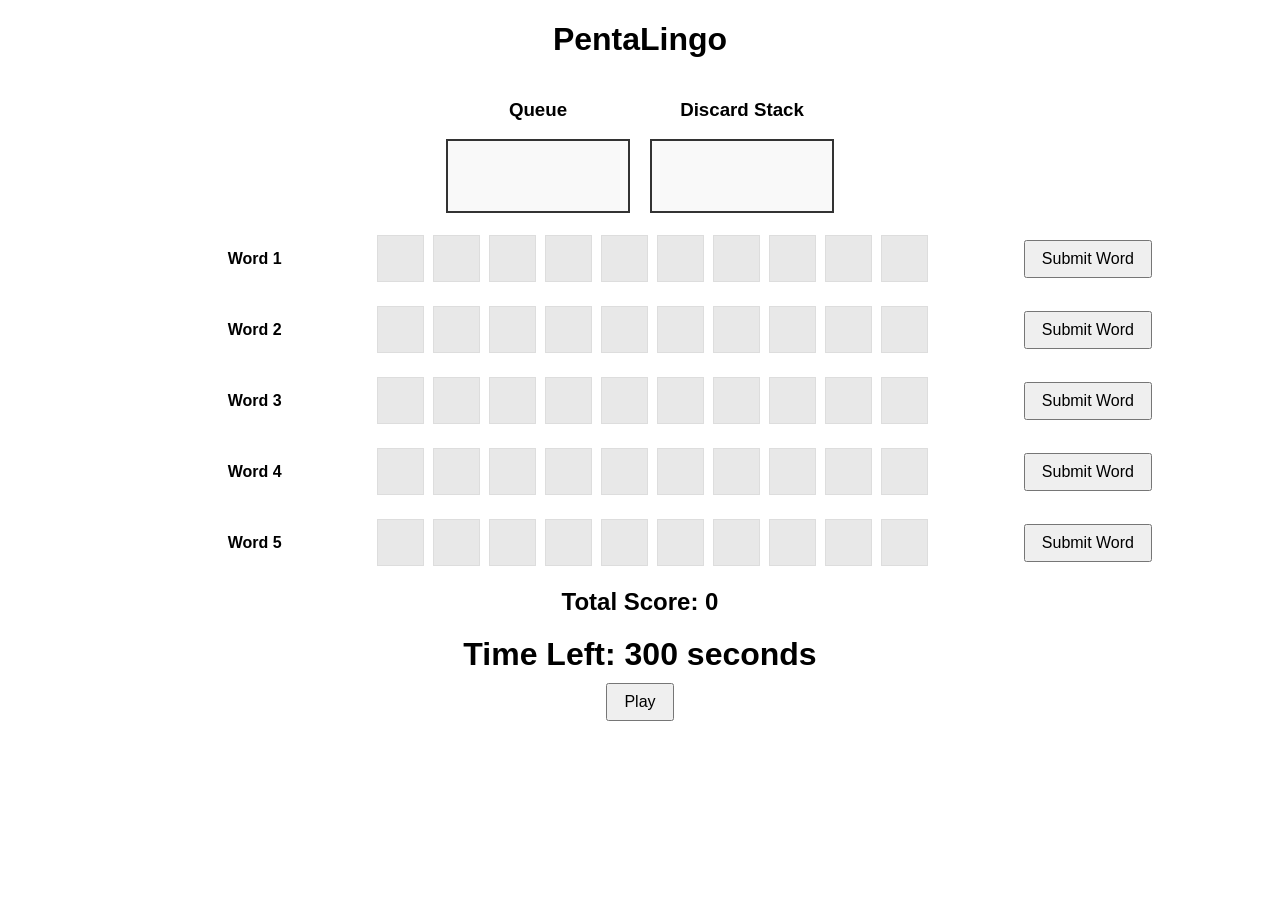
==== index.html @ 9f6a59cf "PentaLingo" ====
<!DOCTYPE html>
<html lang="en">
<head>
  <meta charset="UTF-8">
  <meta name="viewport" content="width=device-width, initial-scale=1.0">
  <title>PentaLingo</title>
  <link rel="stylesheet" href="style.css">
</head>
<body>
  <h1>PentaLingo</h1>
  <div class="pool" id="letterPool"></div>
  <div class="container rack-discard-container">
  <div class="rack-section">
    <h3 class="rack-label">Queue</h3>
    <div class="rack" id="letterRack"></div>
  </div>
  <div class="discard-section">
    <h3 class="discard-label">Discard Stack</h3>
    <div id="discardPile" class="discard-pile"></div>
  </div>
</div>
  <div class="container" id="gameBoard"></div>
  <h2>Total Score: <span id="score">0</span></h2>
  <div id="timer">Time Left: <span id="timeLeft">300</span> seconds</div>
  <button id="playButton">Play</button>
  <script src="word-game.js"></script>
</body>
</html>
---- style.css ----
/* General body styling */
body {
  font-family: Arial, sans-serif;
  text-align: center;
  margin: 0;
  padding: 0;
}

/* Game board styling */
#gameBoard {
  display: flex;
  flex-direction: column;
  align-items: center;
  gap: 20px;
  margin: 20px 0;
}

/* Container for flex layouts */
.container {
  display: flex;
  justify-content: center;
  gap: 20px;
}

/* Row container for words */
.row-container {
  display: flex;
  align-items: center;
  gap: 10px;
  width: 80%;
}

/* Rack and discard pile container */
.rack-discard-container {
  display: flex;
  gap: 20px;
  justify-content: center;
  align-items: flex-start; /* Align items at the top for consistent layout */
}

/* Rack styling */
.rack, .discard-pile {
  border: 2px solid #333;
  padding: 10px;
  width: 160px;
  height: 50px; /* Adjust height to make both elements uniform */
  background-color: #f9f9f9;
  display: flex;
  flex-direction: row-reverse;
  justify-content: center;
  align-items: center;
  overflow: hidden;
  gap: 5px;
}

.discard-pile:has(.cell:nth-child(4)) {
  justify-content: flex-end;
}

.discard-pile .cell:last-child {
  cursor: grab; /* Show a grabbing cursor */
}

/* Header styling for rack and discard pile */
.rack h3, .discard-pile h3 {
  margin: 0 0 10px 0; /* Space below the label */
  font-size: 16px;
  text-align: center;
}

/* Pool, board, and discard-pile common styles */
.pool, .board, .discard-pile {
  border: 2px solid #333;
  padding: 10px;
  background-color: #f9f9f9;
}

/* Row label for words */
.row-label {
  width: 15%;
  font-weight: bold;
  text-align: right;
}

/* Word rows on the game board */
.row {
  display: flex;
  gap: 5px;
  flex-grow: 1;
  justify-content: center;
}

/* Tile cells */
.cell {
  width: 45px;
  height: 45px;
  display: inline-block;
  margin: 2px;
  border: 1px solid #ddd;
  text-align: center;
  line-height: 45px;
  font-size: 24px;
  background-color: #fff;
  flex-shrink: 0;
}

/* Empty cell styling */
.cell.empty {
  background-color: #e8e8e8;
}

/* Cell highlighting on drag over */
.cell.drag-over {
  background-color: #c8ffc8;
}

/* Filled cells */
.cell.filled {
  background-color: #f9f9f9;
}

/* Style for tiles with data-letter */
.cell[data-letter] {
  font-weight: bold;
}

/* Visual feedback for dragging */
.cell.dragging {
  opacity: 0.5;
}

.bonus {
  background-color: #99ff00 !important;
}

/* Buttons */
button {
  padding: 8px 16px;
  font-size: 16px;
  cursor: pointer;
}

#letterPool {
  display: none;
}

#letterRack .cell {
  cursor: grab;
}

/* Timer styling */
#timer {
  font-size: 32px;
  font-weight: bold;
  margin: 10px;
}
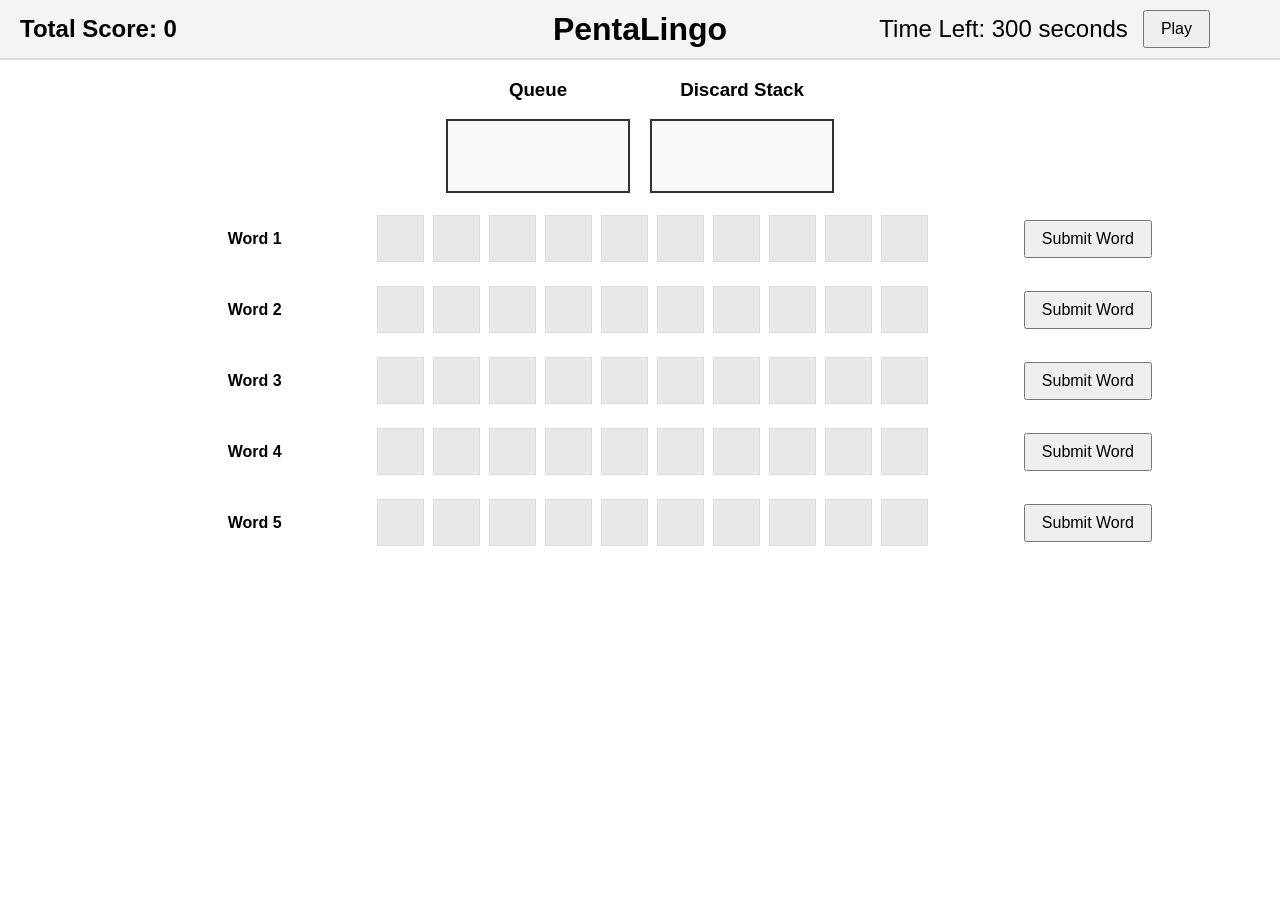
==== commit c8067b38: "PentaLingo 0.2" ====
--- a/index.html
+++ b/index.html
@@ -4,25 +4,29 @@
   <meta charset="UTF-8">
   <meta name="viewport" content="width=device-width, initial-scale=1.0">
   <title>PentaLingo</title>
-  <link rel="stylesheet" href="style.css">
+  <link rel="stylesheet" href="assets/style.css">
 </head>
 <body>
-  <h1>PentaLingo</h1>
+  <header class="header">
+    <div id="scoreContainer">Total Score: <span id="score">0</span></div>
+    <h1 class="game-title">PentaLingo</h1>
+    <div class="header-right">
+      <div id="timer">Time Left: <span id="timeLeft">300</span> seconds</div>
+      <button id="playButton">Play</button>
+    </div>
+  </header>
   <div class="pool" id="letterPool"></div>
   <div class="container rack-discard-container">
-  <div class="rack-section">
-    <h3 class="rack-label">Queue</h3>
-    <div class="rack" id="letterRack"></div>
+    <div class="rack-section">
+      <h3 class="rack-label">Queue</h3>
+      <div class="rack" id="letterRack"></div>
+    </div>
+    <div class="discard-section">
+      <h3 class="discard-label">Discard Stack</h3>
+      <div id="discardPile" class="discard-pile"></div>
+    </div>
   </div>
-  <div class="discard-section">
-    <h3 class="discard-label">Discard Stack</h3>
-    <div id="discardPile" class="discard-pile"></div>
-  </div>
-</div>
   <div class="container" id="gameBoard"></div>
-  <h2>Total Score: <span id="score">0</span></h2>
-  <div id="timer">Time Left: <span id="timeLeft">300</span> seconds</div>
-  <button id="playButton">Play</button>
-  <script src="word-game.js"></script>
+  <script src="assets/word-game.js"></script>
 </body>
 </html>
--- a/assets/style.css
+++ b/assets/style.css
@@ -0,0 +1,197 @@
+/* General body styling */
+body {
+  font-family: Arial, sans-serif;
+  text-align: center;
+  margin: 0;
+  padding: 0;
+}
+
+.header {
+  display: flex;
+  justify-content: space-between;
+  align-items: center;
+  padding: 10px 20px;
+  background-color: #f4f4f4;
+  border-bottom: 2px solid #ddd;
+  position: relative; /* Allows absolute positioning of the title */
+}
+
+/* Score styling */
+#scoreContainer {
+  font-size: 24px;
+  font-weight: bold;
+}
+
+.game-title {
+  position: absolute;
+  left: 50%;
+  transform: translateX(-50%);
+  font-size: 32px;
+  margin: 0;
+}
+
+.header-right {
+  margin-right: 50px;
+  display: flex;
+  align-items: center;
+  gap: 15px;
+}
+
+/* Header-right section styling */
+.header-right {
+  display: flex;
+  align-items: center;
+  gap: 15px;
+}
+
+/* Game board styling */
+#gameBoard {
+  display: flex;
+  flex-direction: column;
+  align-items: center;
+  gap: 20px;
+  margin: 20px 0;
+}
+
+/* Container for flex layouts */
+.container {
+  display: flex;
+  justify-content: center;
+  gap: 20px;
+}
+
+/* Row container for words */
+.row-container {
+  display: flex;
+  align-items: center;
+  gap: 10px;
+  width: 80%;
+}
+
+/* Rack and discard pile container */
+.rack-discard-container {
+  display: flex;
+  gap: 20px;
+  justify-content: center;
+  align-items: flex-start; /* Align items at the top for consistent layout */
+}
+
+/* Rack styling */
+.rack, .discard-pile {
+  border: 2px solid #333;
+  padding: 10px;
+  width: 160px;
+  height: 50px; /* Adjust height to make both elements uniform */
+  background-color: #f9f9f9;
+  display: flex;
+  flex-direction: row-reverse;
+  justify-content: center;
+  align-items: center;
+  overflow: hidden;
+  gap: 5px;
+}
+
+.discard-pile:has(.cell:nth-child(4)) {
+  justify-content: flex-end;
+}
+
+.discard-pile .cell:last-child {
+  cursor: grab; /* Show a grabbing cursor */
+}
+
+/* Header styling for rack and discard pile */
+.rack h3, .discard-pile h3 {
+  margin: 0 0 10px 0; /* Space below the label */
+  font-size: 16px;
+  text-align: center;
+}
+
+/* Pool, board, and discard-pile common styles */
+.pool, .board, .discard-pile {
+  border: 2px solid #333;
+  padding: 10px;
+  background-color: #f9f9f9;
+}
+
+/* Row label for words */
+.row-label {
+  width: 15%;
+  font-weight: bold;
+  text-align: right;
+}
+
+/* Word rows on the game board */
+.row {
+  display: flex;
+  gap: 5px;
+  flex-grow: 1;
+  justify-content: center;
+}
+
+/* Tile cells */
+.cell {
+  width: 45px;
+  height: 45px;
+  display: inline-block;
+  margin: 2px;
+  border: 1px solid #ddd;
+  text-align: center;
+  line-height: 45px;
+  font-size: 24px;
+  background-color: #fff;
+  flex-shrink: 0;
+}
+
+/* Empty cell styling */
+.cell.empty {
+  background-color: #e8e8e8;
+}
+
+/* Cell highlighting on drag over */
+.cell.drag-over {
+  background-color: #c8ffc8;
+}
+
+/* Filled cells */
+.cell.filled {
+  background-color: #f9f9f9;
+}
+
+/* Style for tiles with data-letter */
+.cell[data-letter] {
+  font-weight: bold;
+}
+
+/* Visual feedback for dragging */
+.cell.dragging {
+  opacity: 0.5;
+}
+
+.bonus {
+  background-color: #99ff00 !important;
+}
+
+/* Buttons */
+button {
+  padding: 8px 16px;
+  font-size: 16px;
+  cursor: pointer;
+}
+
+#letterPool {
+  display: none;
+}
+
+#letterRack .cell {
+  cursor: grab;
+}
+
+#timer {
+  font-size: 24px;
+}
+
+#playButton {
+  padding: 8px 16px;
+  font-size: 16px;
+  cursor: pointer;
+}
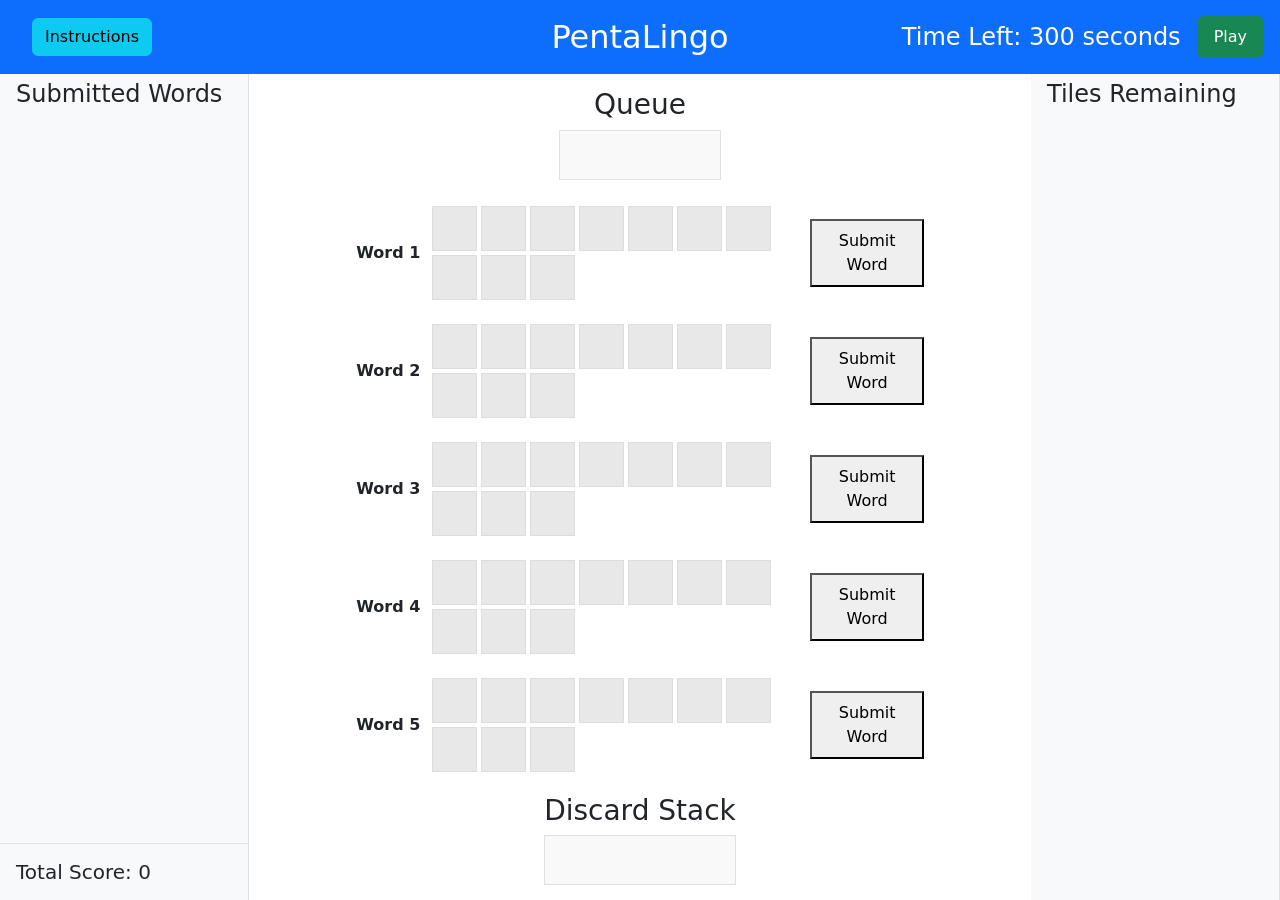
==== commit 100fd6b6: "PentaLingo 0.3" ====
--- a/index.html
+++ b/index.html
@@ -5,28 +5,131 @@
   <meta name="viewport" content="width=device-width, initial-scale=1.0">
   <title>PentaLingo</title>
   <link rel="stylesheet" href="assets/style.css">
+  <link href="https://cdn.jsdelivr.net/npm/bootstrap@5.3.3/dist/css/bootstrap.min.css" rel="stylesheet">
 </head>
 <body>
-  <header class="header">
-    <div id="scoreContainer">Total Score: <span id="score">0</span></div>
+  <header class="d-flex header justify-content-between align-items-center p-3 bg-primary text-white">
+    <button id="instructionsButton" class="btn btn-info ms-3" data-bs-toggle="modal" data-bs-target="#instructionsModal">Instructions</button>
     <h1 class="game-title">PentaLingo</h1>
-    <div class="header-right">
-      <div id="timer">Time Left: <span id="timeLeft">300</span> seconds</div>
-      <button id="playButton">Play</button>
+    <div class="d-flex header-right align-items-center">
+      <div id="timer" class="me-3">Time Left: <span id="timeLeft">300</span> seconds</div>
+      <button id="playButton" class="btn btn-success">Play</button>
     </div>
   </header>
-  <div class="pool" id="letterPool"></div>
-  <div class="container rack-discard-container">
-    <div class="rack-section">
-      <h3 class="rack-label">Queue</h3>
-      <div class="rack" id="letterRack"></div>
+
+  <main class="d-flex">
+
+    <!-- Left Sidebar -->
+    <nav class="bg-light border-end d-flex flex-column justify-content-between">
+      <div class="p-3">
+        <h4>Submitted Words</h4>
+        <ul id="submittedWordsList" class="list-group">
+          <!-- Words will be appended here dynamically -->
+        </ul>
+      </div>
+      <div class="p-3 border-top">
+        <h5 class="mb-0">Total Score: <span id="score">0</span></h5>
+      </div>
+    </nav>
+
+    <!-- Main Content -->
+    <div class="flex-grow-1 p-4">
+      <div class="pool mb-3" id="letterPool"></div>
+      <div class="container rack-container">
+        <div class="rack-section text-center">
+          <h3 class="rack-label">Queue</h3>
+          <div id="letterRack" class="rack border p-1"></div>
+        </div>
+      </div>
+      <div class="container mt-4" id="gameBoard"></div>
+      <div class="container discard-container">
+        <div class="discard-section text-center">
+          <h3 class="discard-label">Discard Stack</h3>
+          <div id="discardPile" class="discard-pile border p-1"></div>
+        </div>
+      </div>
     </div>
-    <div class="discard-section">
-      <h3 class="discard-label">Discard Stack</h3>
-      <div id="discardPile" class="discard-pile"></div>
+
+    <!-- Right Sidebar -->
+    <nav class="bg-light border-end d-flex flex-column justify-content-between">
+      <div class="p-3">
+        <h4>Tiles Remaining</h4>
+        <div id="tileCountsGrid" class="grid-container"></div>
+      </div>
+    </nav>
+
+  </main>
+
+  <!-- Instructions Modal -->
+  <div class="modal fade" id="instructionsModal" tabindex="-1" aria-labelledby="instructionsModalLabel" aria-hidden="true">
+    <div class="modal-dialog modal-lg">
+      <div class="modal-content">
+        <div class="modal-header">
+          <h5 class="modal-title" id="instructionsModalLabel">PentaLingo Instructions</h5>
+          <button type="button" class="btn-close" data-bs-dismiss="modal" aria-label="Close"></button>
+        </div>
+        <div class="modal-body">
+          <p>In this fast-paced, brain-teasing game, your mission is to craft five words while racing against time. But beware—this isn’t just any word game. Random letter tiles constantly force you to rethink your strategy, while time keeps you in the hot seat.</p>
+          <h2>🕹️ How to Play</h2>
+          <ol>
+            <li><strong>Start a Game:</strong>
+              <ul>
+                <li>Press <strong>Play</strong> to start a new random game.</li>
+                <li>A letter tile will appear in your queue.</li>
+              </ul>
+            </li>
+            <li><strong>Place or Discard:</strong>
+              <ul>
+                <li>Place the tile as the next letter in one of your words, <strong>or</strong> discard it to the discard stack.</li>
+                <li>You can reuse the most recently discarded tile <strong>at any time</strong>.</li>
+              </ul>
+            </li>
+            <li><strong>Building Your Words:</strong>
+              <ul>
+                <li>Words must be at least <strong>4 letters long</strong>.</li>
+                <li>Once a word is completed and you start a new one, the new word must begin with the <strong>top letter in the discard stack</strong> (if available).</li>
+              </ul>
+            </li>
+            <li><strong>Wildcard Tiles:</strong>
+              <ul>
+                <li>Use your <strong>two blank tiles</strong> as wildcards to complete your words.</li>
+                <li>Wildcards can be used at any time.</li>
+              </ul>
+            </li>
+          </ol>
+          <h2>🏆 Scoring </h2>
+          <ul>
+            <li><strong>Basic Points:</strong>
+              <ul>
+                <li>Each completed word: <strong>1 point</strong>.</li>
+                <li>Each letter beyond 4 in a word: <strong>+1 point per letter</strong>.</li>
+              </ul>
+            </li>
+            <li><strong>Bonus Points:</strong>
+              <ul>
+                <li>Bonus letters (<strong>J, K, Q, V, X, Z</strong>): <strong>+3 points per letter</strong>.</li>
+              </ul>
+            </li>
+            <li><strong>Penalties:</strong>
+              <ul>
+                <li>Each unused letter in the discard stack: <strong>-1 point per letter</strong>.</li>
+              </ul>
+            </li>
+          </ul>
+          <h2>🤝 Battle Against Friends</h2>
+          <p>Challenge your friends by sharing your <strong>Game ID</strong>! They’ll play the same letter sequence as you—compare scores to see who’s the true PentaLingo master.</p>
+
+          <p>Are you ready to flex your vocabulary and conquer the clock? Press <strong>Play</strong> and feed your PentaLingo cravings!</p>
+        </div>
+        <div class="modal-footer">
+          <button type="button" class="btn btn-secondary" data-bs-dismiss="modal">Close</button>
+        </div>
+      </div>
     </div>
   </div>
-  <div class="container" id="gameBoard"></div>
+
+  <!-- Bootstrap JS CDN -->
+  <script src="https://cdn.jsdelivr.net/npm/bootstrap@5.3.3/dist/js/bootstrap.bundle.min.js"></script>
   <script src="assets/word-game.js"></script>
 </body>
 </html>
--- a/assets/style.css
+++ b/assets/style.css
@@ -1,25 +1,83 @@
-/* General body styling */
+html, body {
+  height: 100%;
+  margin: 0;
+}
+
 body {
   font-family: Arial, sans-serif;
   text-align: center;
-  margin: 0;
   padding: 0;
 }
 
-.header {
-  display: flex;
+main .d-flex {
+  margin-top: calc(3rem + 16px);
+  height: calc(100vh - (3rem + 16px));
+  overflow: hidden;
+}
+
+button {
+  padding: 8px 16px;
+  font-size: 16px;
+  cursor: pointer;
+}
+
+nav {
+  width: 250px;
+  display: flex;
+  flex-direction: column;
   justify-content: space-between;
+  height: 100%;
+  overflow-y: auto;
+}
+
+header.header {
+  position: fixed;
+  top: 0;
+  left: 0;
+  width: 100%;
+  z-index: 10;
+}
+
+#gameBoard {
+  display: flex;
+  flex-direction: column;
   align-items: center;
-  padding: 10px 20px;
-  background-color: #f4f4f4;
-  border-bottom: 2px solid #ddd;
-  position: relative; /* Allows absolute positioning of the title */
-}
-
-/* Score styling */
+  gap: 20px;
+  margin: 20px 0;
+}
+
 #scoreContainer {
   font-size: 24px;
   font-weight: bold;
+}
+
+#submittedWordsList {
+  flex-grow: 1;
+  overflow-y: auto;
+}
+
+#letterPool {
+  display: none;
+}
+
+#letterRack .cell {
+  cursor: grab;
+}
+
+#timer {
+  font-size: 24px;
+}
+
+#playButton {
+  padding: 8px 16px;
+  font-size: 16px;
+  cursor: pointer;
+}
+
+.flex-grow-1 {
+  margin-top: calc(3rem + 16px); /* Same dynamic height adjustment as nav */
+  height: calc(100vh - (3rem + 16px)); /* Subtract the header height dynamically */
+  overflow-y: auto; /* Allow scrolling if content overflows */
 }
 
 .game-title {
@@ -30,37 +88,12 @@
   margin: 0;
 }
 
-.header-right {
-  margin-right: 50px;
-  display: flex;
-  align-items: center;
-  gap: 15px;
-}
-
-/* Header-right section styling */
-.header-right {
-  display: flex;
-  align-items: center;
-  gap: 15px;
-}
-
-/* Game board styling */
-#gameBoard {
-  display: flex;
-  flex-direction: column;
-  align-items: center;
-  gap: 20px;
-  margin: 20px 0;
-}
-
-/* Container for flex layouts */
 .container {
   display: flex;
   justify-content: center;
   gap: 20px;
 }
 
-/* Row container for words */
 .row-container {
   display: flex;
   align-items: center;
@@ -68,20 +101,11 @@
   width: 80%;
 }
 
-/* Rack and discard pile container */
-.rack-discard-container {
-  display: flex;
-  gap: 20px;
-  justify-content: center;
-  align-items: flex-start; /* Align items at the top for consistent layout */
-}
-
-/* Rack styling */
-.rack, .discard-pile {
+.rack {
   border: 2px solid #333;
   padding: 10px;
-  width: 160px;
-  height: 50px; /* Adjust height to make both elements uniform */
+  width: 162px;
+  height: 50px;
   background-color: #f9f9f9;
   display: flex;
   flex-direction: row-reverse;
@@ -91,78 +115,75 @@
   gap: 5px;
 }
 
+.discard-pile {
+  border: 2px solid #333;
+  padding: 10px;
+  max-width: 100%;
+  min-height: 50px;
+  height: auto;
+  background-color: #f9f9f9;
+  display: flex;
+  flex-wrap: wrap;
+  justify-content: center;
+  gap: 5px;
+}
+
 .discard-pile:has(.cell:nth-child(4)) {
   justify-content: flex-end;
 }
 
 .discard-pile .cell:last-child {
-  cursor: grab; /* Show a grabbing cursor */
-}
-
-/* Header styling for rack and discard pile */
+  cursor: grab;
+}
+
 .rack h3, .discard-pile h3 {
-  margin: 0 0 10px 0; /* Space below the label */
+  margin: 0 0 10px 0;
   font-size: 16px;
   text-align: center;
 }
 
-/* Pool, board, and discard-pile common styles */
 .pool, .board, .discard-pile {
   border: 2px solid #333;
   padding: 10px;
   background-color: #f9f9f9;
 }
 
-/* Row label for words */
 .row-label {
   width: 15%;
   font-weight: bold;
   text-align: right;
 }
 
-/* Word rows on the game board */
-.row {
-  display: flex;
-  gap: 5px;
-  flex-grow: 1;
-  justify-content: center;
-}
-
-/* Tile cells */
 .cell {
-  width: 45px;
+  width: 45px !important;
   height: 45px;
   display: inline-block;
   margin: 2px;
   border: 1px solid #ddd;
   text-align: center;
+  vertical-align: middle;
   line-height: 45px;
   font-size: 24px;
   background-color: #fff;
   flex-shrink: 0;
 }
 
-/* Empty cell styling */
 .cell.empty {
   background-color: #e8e8e8;
 }
 
-/* Cell highlighting on drag over */
 .cell.drag-over {
   background-color: #c8ffc8;
 }
 
-/* Filled cells */
 .cell.filled {
   background-color: #f9f9f9;
 }
 
-/* Style for tiles with data-letter */
 .cell[data-letter] {
   font-weight: bold;
 }
 
-/* Visual feedback for dragging */
 .cell.dragging {
   opacity: 0.5;
 }
@@ -171,27 +192,21 @@
   background-color: #99ff00 !important;
 }
 
-/* Buttons */
-button {
-  padding: 8px 16px;
-  font-size: 16px;
-  cursor: pointer;
-}
-
-#letterPool {
-  display: none;
-}
-
-#letterRack .cell {
-  cursor: grab;
-}
-
-#timer {
-  font-size: 24px;
-}
-
-#playButton {
-  padding: 8px 16px;
-  font-size: 16px;
-  cursor: pointer;
-}
+.border-top {
+  margin-top: auto;
+}
+
+.grid-container {
+  display: grid;
+  grid-template-columns: repeat(2, 1fr);
+  gap: 10px;
+}
+
+.grid-item {
+  display: flex;
+  justify-content: space-between;
+  padding: 5px;
+  border: 1px solid #ddd;
+  border-radius: 5px;
+  background-color: #f9f9f9;
+}
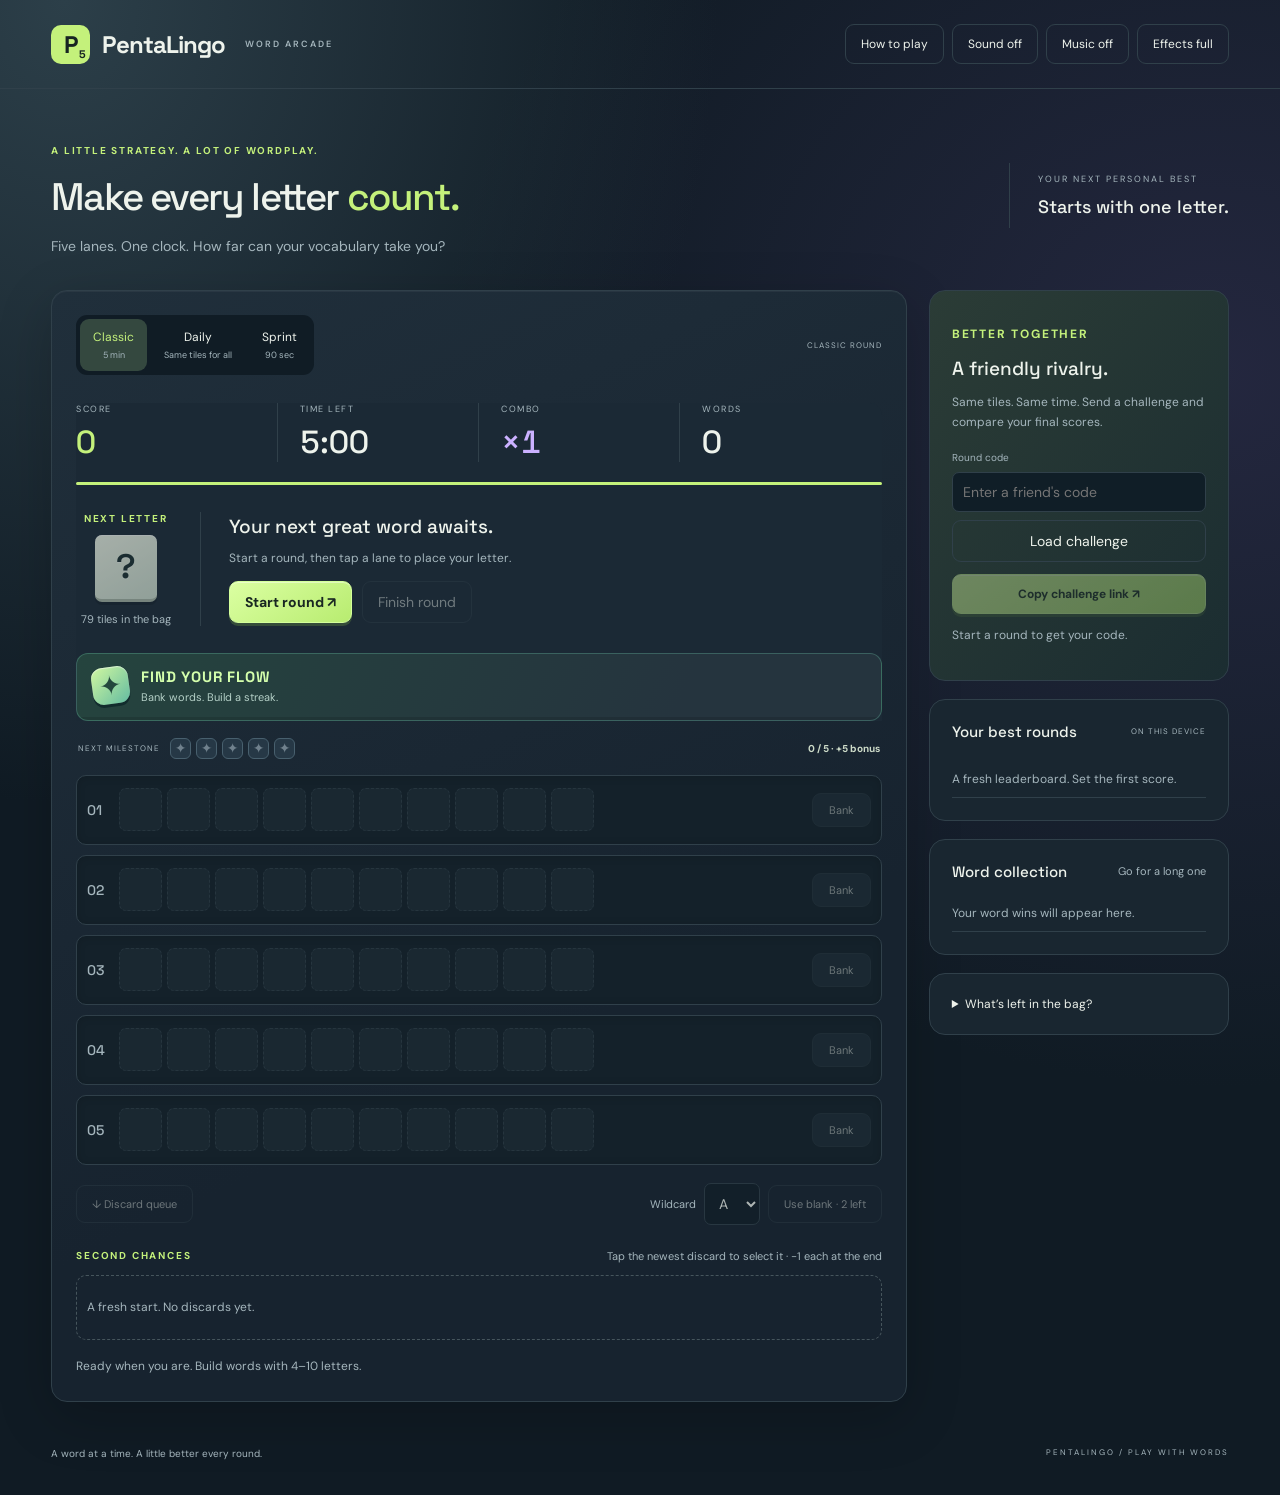
==== commit e3324d04: "2026 Update" ====
--- a/index.html
+++ b/index.html
@@ -1,135 +1,29 @@
-<!DOCTYPE html>
+﻿<!doctype html>
 <html lang="en">
-<head>
-  <meta charset="UTF-8">
-  <meta name="viewport" content="width=device-width, initial-scale=1.0">
-  <title>PentaLingo</title>
-  <link rel="stylesheet" href="assets/style.css">
-  <link href="https://cdn.jsdelivr.net/npm/bootstrap@5.3.3/dist/css/bootstrap.min.css" rel="stylesheet">
-</head>
+<head><meta charset="utf-8"><meta name="viewport" content="width=device-width,initial-scale=1,viewport-fit=cover"><meta name="theme-color" content="#101b24"><title>PentaLingo · Make every letter count</title><link rel="stylesheet" href="assets/style.css"><link rel="stylesheet" href="assets/effects.css"></head>
 <body>
-  <header class="d-flex header justify-content-between align-items-center p-3 bg-primary text-white">
-    <button id="instructionsButton" class="btn btn-info ms-3" data-bs-toggle="modal" data-bs-target="#instructionsModal">Instructions</button>
-    <h1 class="game-title">PentaLingo</h1>
-    <div class="d-flex header-right align-items-center">
-      <div id="timer" class="me-3">Time Left: <span id="timeLeft">300</span> seconds</div>
-      <button id="playButton" class="btn btn-success">Play</button>
-    </div>
-  </header>
-
-  <main class="d-flex">
-
-    <!-- Left Sidebar -->
-    <nav class="bg-light border-end d-flex flex-column justify-content-between">
-      <div class="p-3">
-        <h4>Submitted Words</h4>
-        <ul id="submittedWordsList" class="list-group">
-          <!-- Words will be appended here dynamically -->
-        </ul>
-      </div>
-      <div class="p-3 border-top">
-        <h5 class="mb-0">Total Score: <span id="score">0</span></h5>
-      </div>
-    </nav>
-
-    <!-- Main Content -->
-    <div class="flex-grow-1 p-4">
-      <div class="pool mb-3" id="letterPool"></div>
-      <div class="container rack-container">
-        <div class="rack-section text-center">
-          <h3 class="rack-label">Queue</h3>
-          <div id="letterRack" class="rack border p-1"></div>
-        </div>
-      </div>
-      <div class="container mt-4" id="gameBoard"></div>
-      <div class="container discard-container">
-        <div class="discard-section text-center">
-          <h3 class="discard-label">Discard Stack</h3>
-          <div id="discardPile" class="discard-pile border p-1"></div>
-        </div>
-      </div>
-    </div>
-
-    <!-- Right Sidebar -->
-    <nav class="bg-light border-end d-flex flex-column justify-content-between">
-      <div class="p-3">
-        <h4>Tiles Remaining</h4>
-        <div id="tileCountsGrid" class="grid-container"></div>
-      </div>
-    </nav>
-
-  </main>
-
-  <!-- Instructions Modal -->
-  <div class="modal fade" id="instructionsModal" tabindex="-1" aria-labelledby="instructionsModalLabel" aria-hidden="true">
-    <div class="modal-dialog modal-lg">
-      <div class="modal-content">
-        <div class="modal-header">
-          <h5 class="modal-title" id="instructionsModalLabel">PentaLingo Instructions</h5>
-          <button type="button" class="btn-close" data-bs-dismiss="modal" aria-label="Close"></button>
-        </div>
-        <div class="modal-body">
-          <p>In this fast-paced, brain-teasing game, your mission is to craft five words while racing against time. But beware—this isn’t just any word game. Random letter tiles constantly force you to rethink your strategy, while time keeps you in the hot seat.</p>
-          <h2>🕹️ How to Play</h2>
-          <ol>
-            <li><strong>Start a Game:</strong>
-              <ul>
-                <li>Press <strong>Play</strong> to start a new random game.</li>
-                <li>A letter tile will appear in your queue.</li>
-              </ul>
-            </li>
-            <li><strong>Place or Discard:</strong>
-              <ul>
-                <li>Place the tile as the next letter in one of your words, <strong>or</strong> discard it to the discard stack.</li>
-                <li>You can reuse the most recently discarded tile <strong>at any time</strong>.</li>
-              </ul>
-            </li>
-            <li><strong>Building Your Words:</strong>
-              <ul>
-                <li>Words must be at least <strong>4 letters long</strong>.</li>
-                <li>Once a word is completed and you start a new one, the new word must begin with the <strong>top letter in the discard stack</strong> (if available).</li>
-              </ul>
-            </li>
-            <li><strong>Wildcard Tiles:</strong>
-              <ul>
-                <li>Use your <strong>two blank tiles</strong> as wildcards to complete your words.</li>
-                <li>Wildcards can be used at any time.</li>
-              </ul>
-            </li>
-          </ol>
-          <h2>🏆 Scoring </h2>
-          <ul>
-            <li><strong>Basic Points:</strong>
-              <ul>
-                <li>Each completed word: <strong>1 point</strong>.</li>
-                <li>Each letter beyond 4 in a word: <strong>+1 point per letter</strong>.</li>
-              </ul>
-            </li>
-            <li><strong>Bonus Points:</strong>
-              <ul>
-                <li>Bonus letters (<strong>J, K, Q, V, X, Z</strong>): <strong>+3 points per letter</strong>.</li>
-              </ul>
-            </li>
-            <li><strong>Penalties:</strong>
-              <ul>
-                <li>Each unused letter in the discard stack: <strong>-1 point per letter</strong>.</li>
-              </ul>
-            </li>
-          </ul>
-          <h2>🤝 Battle Against Friends</h2>
-          <p>Challenge your friends by sharing your <strong>Game ID</strong>! They’ll play the same letter sequence as you—compare scores to see who’s the true PentaLingo master.</p>
-
-          <p>Are you ready to flex your vocabulary and conquer the clock? Press <strong>Play</strong> and feed your PentaLingo cravings!</p>
-        </div>
-        <div class="modal-footer">
-          <button type="button" class="btn btn-secondary" data-bs-dismiss="modal">Close</button>
-        </div>
-      </div>
-    </div>
-  </div>
-
-  <!-- Bootstrap JS CDN -->
-  <script src="https://cdn.jsdelivr.net/npm/bootstrap@5.3.3/dist/js/bootstrap.bundle.min.js"></script>
-  <script src="assets/word-game.js"></script>
-</body>
-</html>
+<header class="header"><a class="brand" href="./"><span class="logo">P<span>5</span></span>PentaLingo<span class="tag">WORD ARCADE</span></a><div class="header-actions"><button id="helpButton" class="quiet">How to play</button><button id="soundButton" class="quiet" aria-pressed="false">Sound off</button><button id="musicButton" class="quiet" aria-pressed="false">Music off</button><button id="effectsButton" class="quiet" aria-pressed="true">Effects full</button></div></header>
+<main>
+<section class="intro"><div><p class="eyebrow">A LITTLE STRATEGY. A LOT OF WORDPLAY.</p><h1>Make every letter <em>count.</em></h1><p>Five lanes. One clock. How far can your vocabulary take you?</p></div><div class="daily-stamp"><span>YOUR NEXT PERSONAL BEST</span><strong>Starts with one letter.</strong></div></section>
+<div class="layout">
+<section id="arena" class="arena panel" aria-label="Game arena">
+<div class="arena-top"><div class="modes" role="group" aria-label="Game mode"><button data-mode="classic" class="active" aria-pressed="true">Classic <small>5 min</small></button><button data-mode="daily" aria-pressed="false">Daily <small>Same tiles for all</small></button><button data-mode="sprint" aria-pressed="false">Sprint <small>90 sec</small></button></div><span id="modeLabel" class="badge">CLASSIC ROUND</span></div>
+<div class="round-dashboard"><div class="stats"><div><span>SCORE</span><strong id="score">0</strong></div><div><span>TIME LEFT</span><strong id="timeLeft">5:00</strong></div><div><span>COMBO</span><strong id="combo">×1</strong></div><div><span>WORDS</span><strong id="wordCount">0</strong></div></div>
+<div class="time-track"><div id="timeBar"></div></div>
+<div class="play-strip"><div class="draw-area"><span class="eyebrow">NEXT LETTER</span><button id="queueTile" class="tile queue" aria-label="Queue empty" disabled>?</button><span id="tilesLeft" class="muted">80 tiles in the bag</span></div><div class="round-prompt"><h2 id="roundTitle">Your next great word awaits.</h2><p id="roundHint">Start a round, then tap a lane to place your letter.</p><div class="actions"><button id="playButton" class="primary">Start round <span>↗</span></button><button id="finishButton" class="quiet" disabled>Finish round</button></div></div></div>
+<div class="reward-card" id="rewardCard" data-tier="1"><span class="reward-emblem" aria-hidden="true">✦</span><div><strong id="rewardTitle">FIND YOUR FLOW</strong><span id="rewardDetail">Bank words. Build a streak.</span></div><div class="combo-fuse" aria-hidden="true"><div id="comboFuse"></div></div></div></div><div class="milestone-track" aria-label="Five-word milestone"><span id="milestoneLabel">NEXT MILESTONE</span><div id="milestoneGems" aria-hidden="true"><i>✦</i><i>✦</i><i>✦</i><i>✦</i><i>✦</i></div><strong id="milestoneProgress">0 / 5 · +5 bonus</strong></div><div id="gameBoard" class="board" aria-label="Five word lanes"></div>
+<div class="tool-row"><button id="discardButton" class="quiet" disabled>↓ Discard queue</button><div class="wild-tool"><label for="wildLetter">Wildcard</label><select id="wildLetter" aria-label="Wildcard letter"></select><button id="wildButton" class="quiet" disabled>Use blank · 2 left</button></div></div>
+<div class="discard-heading"><span class="eyebrow">SECOND CHANCES</span><span class="muted">Tap the newest discard to select it · −1 each at the end</span></div><div id="discardPile" class="discard-pile" aria-label="Discard stack"></div>
+<p id="status" class="status" role="status" aria-live="polite">Ready when you are. Build words with 4–10 letters.</p>
+</section>
+<aside>
+<section class="panel challenge"><p class="eyebrow">BETTER TOGETHER</p><h2>A friendly rivalry.</h2><p>Same tiles. Same time. Send a challenge and compare your final scores.</p><div class="challenge-input"><label for="challengeCode">Round code</label><input id="challengeCode" maxlength="40" placeholder="Enter a friend's code" autocomplete="off" autocapitalize="characters" enterkeyhint="go" spellcheck="false"><button id="loadButton" class="quiet">Load challenge</button></div><button id="shareButton" class="primary">Copy challenge link ↗</button><p id="roundCode" class="muted">Start a round to get your code.</p></section>
+<section class="panel"><div class="section-title"><h2>Your best rounds</h2><span class="badge">ON THIS DEVICE</span></div><ol id="leaderboard" class="leaderboard"></ol></section>
+<section class="panel"><div class="section-title"><h2>Word collection</h2><span id="bestWord" class="muted">Go for a long one</span></div><ul id="submittedWordsList" class="word-list"><li class="empty-state">Your word wins will appear here.</li></ul></section>
+<details class="panel"><summary>What’s left in the bag?</summary><div id="tileCountsGrid" class="tile-counts"></div><p class="muted">Gold letters earn +3 points each.</p></details>
+</aside></div><footer>A word at a time. A little better every round. <span>PENTALINGO / PLAY WITH WORDS</span></footer>
+</main>
+<dialog id="helpDialog"><button class="dialog-close quiet" aria-label="Close instructions">✕</button><p class="eyebrow">THE QUICK START</p><h2>Find your word flow.</h2><ol class="rules"><li><strong>Pick your pace.</strong> Classic and Daily give you five minutes. Sprint gives you 90 seconds. Daily uses the same UTC-date tile sequence for everyone.</li><li><strong>Build across five lanes.</strong> Each starts with a consonant. Tap a lane or press 1–5 to append the queue letter. You can also drag the selected tile onto a lane.</li><li><strong>Keep or skip.</strong> Discard the queue with D. Tap the newest discard to use it instead; tap the queue to switch back. Only the top discard can be reused.</li><li><strong>Make it count.</strong> Submit an English word of 4–10 letters with its Bank button. Each word can score once per round. The lane restarts with the top discard, if any.</li><li><strong>Two wildcards, your choice.</strong> Choose A–Z, select Use blank, then tap a lane. Blanks don’t consume your queue and score no rare-letter bonus.</li><li><strong>Chase a combo.</strong> Bank consecutive words within 10 seconds for +1, +2, then +3 bonus points. A rejected word resets the chain.</li></ol><div class="scoring-note">1 point per word + 1 per letter beyond four + 3 per gold letter (J K Q V X Z) + combo bonus. Each remaining discard costs 1 point. Bank five words for a one-time +5 milestone bonus.</div><p>Rounds end when the clock expires or you choose Finish. An empty bag still lets you bank words, reuse discards, and spend blanks. Dictionary checks require an internet connection. Scores are stored locally; challenge links share a tile sequence, not a live leaderboard.</p><button class="primary dialog-close">Let’s play</button></dialog>
+<dialog id="resultDialog"><div class="result-medal" id="resultMedal" aria-hidden="true"><span>✦</span></div><p class="eyebrow">ROUND COMPLETE</p><h2 id="resultTitle">Nicely played.</h2><strong id="resultScore" class="result-score">0</strong><p id="resultDetail"></p><div class="result-highlights" id="resultHighlights"></div><div class="actions"><button id="copyResult" class="quiet">Copy result</button><button class="primary dialog-close">Back to board</button></div></dialog>
+<script src="assets/game-core.js"></script><script src="assets/audio.js"></script><script src="assets/effects.js"></script><script src="assets/word-game.js"></script>
+</body></html>
--- a/assets/style.css
+++ b/assets/style.css
@@ -1,212 +1,62 @@
-html, body {
-  height: 100%;
-  margin: 0;
+﻿@import url('https://fonts.googleapis.com/css2?family=DM+Sans:wght@400;500;600;700&family=Space+Grotesk:wght@400;500;600;700&display=swap');
+:root{color-scheme:dark;--bg:#101b24;--panel:#192630;--line:#30404a;--text:#eef3ec;--muted:#a5b6bd;--mint:#c4f17b;--gold:#f2c66d}*{box-sizing:border-box}body{margin:0;background:radial-gradient(ellipse at 10% 0,#243a3e 0,transparent 45%),var(--bg);color:var(--text);font:14px 'DM Sans',system-ui,sans-serif}button,input,select{font:inherit}button{cursor:pointer;transition:background .18s,transform .18s}button:hover:not(:disabled){transform:translateY(-1px);filter:brightness(1.1)}button:disabled{opacity:.4;cursor:default}button:focus-visible,a:focus-visible,select:focus-visible,input:focus-visible,summary:focus-visible{outline:3px solid var(--gold);outline-offset:4px}button{border:1px solid var(--line);border-radius:9px;padding:11px 15px;color:var(--text);background:#23343e}.quiet{background:transparent}.primary{background:var(--mint);color:#192722;border-color:var(--mint);font-weight:700}.header{max-width:1480px;margin:auto;padding:24px 4%;display:flex;align-items:center;justify-content:space-between;border-bottom:1px solid var(--line)}.brand{display:flex;align-items:center;gap:12px;color:var(--text);text-decoration:none;font:700 24px 'Space Grotesk',sans-serif;letter-spacing:-1px}.logo{width:39px;height:39px;border-radius:10px;display:grid;place-items:center;background:var(--mint);color:#172422;position:relative}.logo span{position:absolute;right:5px;bottom:3px;font-size:11px}.tag{font:600 9px 'DM Sans',sans-serif;letter-spacing:2px;color:var(--muted);margin-left:8px}.header-actions{display:flex;gap:8px}.header-actions button{font-size:12px}main{max-width:1480px;margin:auto;padding:44px 4% 20px}.intro{display:flex;justify-content:space-between;align-items:center;margin-bottom:32px}.eyebrow{font-size:10px;font-weight:700;letter-spacing:1.8px;color:var(--mint)}h1{font:500 clamp(30px,3vw,46px) 'Space Grotesk',sans-serif;letter-spacing:-1.8px;margin:12px 0}h1 em{font-style:normal;color:var(--mint)}p{line-height:1.65;color:var(--muted)}h2{font:500 19px 'Space Grotesk',sans-serif;margin:0 0 10px}.intro p{margin-bottom:0}.daily-stamp{border-left:1px solid var(--line);padding:10px 0 10px 28px;display:grid;gap:10px}.daily-stamp span{font-size:9px;letter-spacing:2px;color:var(--muted)}.daily-stamp strong{font:500 18px 'Space Grotesk',sans-serif}.layout{display:grid;grid-template-columns:minmax(0,1fr) 300px;gap:22px;align-items:start}.panel{background:var(--panel);border:1px solid var(--line);border-radius:16px;padding:22px}.arena{padding:24px}.arena-top,.section-title{display:flex;justify-content:space-between;align-items:center;gap:10px}.modes{display:flex;gap:4px;padding:4px;background:#101c25;border-radius:11px}.modes button{border:0;background:transparent;font-size:12px;padding:10px 13px}.modes button.active{background:#34483f;color:var(--mint)}.modes small{display:block;font-size:9px;color:var(--muted);margin-top:4px}.badge{font-size:8px;letter-spacing:1px;color:var(--muted);white-space:nowrap}.stats{display:grid;grid-template-columns:repeat(4,1fr);margin:28px 0 20px}.stats>div{border-right:1px solid var(--line);padding-left:22px}.stats>div:first-child{padding-left:0}.stats>div:last-child{border:0}.stats span{display:block;font-size:9px;letter-spacing:1.5px;color:var(--muted);margin-bottom:7px}.stats strong{font:500 32px 'Space Grotesk',sans-serif}#score{color:var(--mint)}.time-track{height:3px;background:#34434b;border-radius:3px;overflow:hidden}.time-track div{height:100%;background:var(--mint);width:100%;transition:width .5s}.time-track.urgent div{background:#f39c83}.play-strip{display:flex;gap:28px;align-items:center;padding:27px 0}.draw-area{display:grid;justify-items:center;gap:10px;min-width:125px;border-right:1px solid var(--line);padding-right:25px}.tile{width:43px;height:47px;display:inline-grid;place-items:center;background:#dce6d8;color:#1b3030;border:0;border-bottom:3px solid #a8b6a4;border-radius:7px;font:600 23px 'Space Grotesk',sans-serif;padding:0;flex-shrink:0}.tile.queue{width:62px;height:67px;font-size:34px}.tile.bonus{background:var(--gold);border-color:#b28a46}.tile.blank{background:#bcbbeb}.tile.selected{outline:2px solid var(--mint);outline-offset:4px}.tile:disabled{opacity:.65}.muted{font-size:11px;color:var(--muted)}.round-prompt p{font-size:12px;margin:0 0 13px}.actions{display:flex;gap:10px;flex-wrap:wrap}.board{display:grid;gap:10px}.lane{display:grid;grid-template-columns:22px minmax(0,1fr) 59px;gap:10px;align-items:center;padding:12px 10px;background:#14212a;border:1px solid var(--line);border-radius:10px}.lane-number{font:500 14px 'Space Grotesk',sans-serif;color:var(--muted)}.word-row{display:flex;gap:5px;min-height:44px;background:transparent;border:0;padding:0;min-width:0;text-align:left}.word-row .tile{width:calc((100% - 45px)/10);max-width:43px;height:43px;font-size:clamp(13px,1.7vw,23px)}.tile.empty{background:#23333d;border:1px dashed #42535d}.bank{font-size:11px;padding:9px 6px}.tool-row{display:flex;justify-content:space-between;align-items:center;gap:10px;margin:18px 0 24px}.tool-row button{font-size:11px}.wild-tool{display:flex;align-items:center;gap:8px}.wild-tool label{font-size:11px;color:var(--muted)}select,input{background:#101e27;color:var(--text);border:1px solid var(--line);border-radius:7px;padding:10px}.discard-heading{display:flex;justify-content:space-between;gap:12px;margin-bottom:12px}.discard-pile{display:flex;gap:7px;min-height:65px;border:1px dashed #46555c;border-radius:10px;padding:10px;overflow-x:auto;align-items:center}.discard-pile:empty:after{content:'A fresh start. No discards yet.';font-size:12px;color:var(--muted)}.status{font-size:12px;margin:17px 0 0;min-height:20px}.status.error{color:#ffad97}aside{display:grid;gap:18px}.challenge{background:linear-gradient(130deg,#2b3c36,#1b2d31)}.challenge p{font-size:12px}.challenge .primary{width:100%;font-size:12px}.challenge-input{display:grid;gap:8px;margin:18px 0 12px}.challenge-input label{font-size:10px;color:var(--muted)}.section-title h2{font-size:15px;margin:0}.leaderboard{padding:0;list-style:none;margin:20px 0 0}.leaderboard li,.word-list li{display:flex;justify-content:space-between;gap:8px;padding:10px 0;border-bottom:1px solid var(--line);font-size:12px}.leaderboard small{display:block;font-size:10px;color:var(--muted);margin-top:4px}.leaderboard strong{color:var(--mint)}.word-list{padding:0;list-style:none;max-height:230px;overflow:auto;margin-bottom:0}.empty-state{color:var(--muted)}summary{cursor:pointer;font-size:12px}.tile-counts{display:grid;grid-template-columns:repeat(4,1fr);gap:7px;margin-top:18px}.tile-counts div{display:flex;justify-content:space-between;padding:7px;background:#101e27;border-radius:4px;font-size:11px}.tile-counts .bonus{color:var(--gold)}footer{display:flex;justify-content:space-between;color:var(--muted);font-size:10px;margin-top:30px;padding:15px 0}footer span{letter-spacing:2px;font-size:8px}dialog{background:var(--panel);color:var(--text);border:1px solid var(--line);border-radius:18px;padding:32px;max-width:620px;width:calc(100% - 32px);max-height:85vh}dialog::backdrop{background:#071018cb;backdrop-filter:blur(6px)}dialog h2{font-size:28px}dialog p,.rules{font-size:13px;line-height:1.8;color:var(--muted)}.rules{padding-left:20px}.rules li{margin-bottom:12px}.rules strong{color:var(--text)}.scoring-note{background:#263b35;padding:15px;border-radius:10px;font-size:12px;line-height:1.8}.dialog-close[aria-label]{float:right}.result-score{font:600 72px 'Space Grotesk',sans-serif;color:var(--mint)}@media(min-width:1400px){.word-row .tile{height:47px}}@media(max-width:1100px){.layout{grid-template-columns:minmax(0,1fr) 260px}.arena{padding:18px}.tag,.daily-stamp{display:none}.arena-top>.badge{display:none}.lane{gap:6px;padding:10px 6px}.word-row{gap:3px}.word-row .tile{width:calc((100% - 27px)/10)}}@media(max-width:850px){.layout{grid-template-columns:1fr}aside{grid-template-columns:1fr 1fr}.challenge{grid-row:span 2}.word-row .tile{font-size:22px}.intro{margin-bottom:24px}main{padding-top:25px}}@media(max-width:540px){.header{padding:16px 4%;flex-wrap:wrap;gap:15px}.brand{font-size:22px}.header-actions{width:100%}.header-actions button{flex:1;padding:9px}.intro h1{font-size:32px}.intro p{font-size:12px}.arena{padding:13px}.modes{width:100%}.modes button{flex:1;padding:9px}.stats>div{padding-left:14px}.stats strong{font-size:27px}.play-strip{gap:15px}.draw-area{min-width:93px;padding-right:15px}.draw-area .muted{font-size:9px}.round-prompt h2{font-size:17px}.actions button{font-size:11px;padding:10px}.lane{grid-template-columns:14px minmax(0,1fr) 43px;gap:5px}.word-row .tile{font-size:14px;height:34px;border-radius:4px}.word-row{min-height:34px}.bank{font-size:10px}.tool-row{flex-wrap:wrap}.wild-tool{margin-left:auto}.discard-heading{flex-direction:column;gap:4px}aside{grid-template-columns:1fr}.challenge{grid-row:auto}footer span{display:none}.word-row{overflow:hidden}}@media(prefers-reduced-motion:reduce){*,*:before,*:after{transition:none!important;animation:none!important}}
+
+/* Touch-first layouts: keep the play area readable without disabling browser zoom. */
+button, a, summary, select { touch-action: manipulation; }
+.layout > *, .round-prompt, .challenge-input { min-width: 0; }
+#roundCode, #bestWord, #resultDetail { overflow-wrap: anywhere; }
+.round-dashboard { background: var(--panel); }
+@media (hover: none) {
+  button:hover:not(:disabled) { transform: none; filter: none; }
+  button:active:not(:disabled) { filter: brightness(1.15); }
 }
-
-body {
-  font-family: Arial, sans-serif;
-  text-align: center;
-  padding: 0;
+@media (pointer: coarse) {
+  button, select, summary { min-height: 44px; }
+  .discard-pile .tile { min-width: 44px; }
+  .word-row { user-select: none; -webkit-user-select: none; }
 }
-
-main .d-flex {
-  margin-top: calc(3rem + 16px);
-  height: calc(100vh - (3rem + 16px));
-  overflow: hidden;
+@media (max-width: 850px) {
+  .header { padding-left: max(4%, env(safe-area-inset-left)); padding-right: max(4%, env(safe-area-inset-right)); }
+  main { padding-left: max(12px, env(safe-area-inset-left)); padding-right: max(12px, env(safe-area-inset-right)); padding-bottom: max(20px, env(safe-area-inset-bottom)); }
+  button, select, summary { min-height: 44px; }
+  input, select { font-size: 16px; } /* Prevent focus zoom on iPhones. */
+  .arena.is-playing .round-dashboard { position: sticky; top: env(safe-area-inset-top, 0px); z-index: 5; border-bottom: 1px solid var(--line); }
+  .stats { margin: 0; padding: 16px 0 12px; }
+  .play-strip { padding: 16px 0; }
+  .arena.is-playing .round-prompt h2, .arena.is-playing #playButton { display: none; }
+  .arena.is-playing .round-prompt p { margin-bottom: 8px; }
+  .section-title { flex-wrap: wrap; }
+  .discard-pile { overscroll-behavior-x: contain; }
+  dialog { max-height: calc(100dvh - 32px); overflow-y: auto; padding: 22px; overscroll-behavior: contain; }
+  dialog::backdrop { backdrop-filter: none; }
 }
-
-button {
-  padding: 8px 16px;
-  font-size: 16px;
-  cursor: pointer;
+@media (max-width: 540px) {
+  .intro { margin-bottom: 18px; }
+  .intro .eyebrow { font-size: 9px; letter-spacing: 1px; }
+  .intro h1 { font-size: clamp(25px, 7.5vw, 32px); }
+  .arena { padding: 10px; }
+  .board { gap: 10px; }
+  .lane { grid-template-columns: 18px minmax(0, 1fr); gap: 8px; padding: 10px; }
+  .lane-number { align-self: center; }
+  .word-row { gap: 3px; min-height: 44px; align-items: center; overflow: visible; }
+  .word-row .tile { width: calc((100% - 27px) / 10); max-width: none; height: 36px; font-size: clamp(14px, 4.4vw, 20px); }
+  .bank { grid-column: 2; justify-self: end; min-width: 88px; font-size: 12px; }
+  .tool-row { display: grid; grid-template-columns: 1fr; gap: 12px; }
+  .tool-row > button { width: 100%; font-size: 13px; }
+  .wild-tool { width: 100%; display: grid; grid-template-columns: auto 54px minmax(0, 1fr); margin: 0; }
+  .wild-tool button { font-size: 12px; }
+  .wild-tool label { font-size: 12px; }
+  .discard-pile .tile { min-width: 44px; }
+  .draw-area { min-width: 85px; gap: 8px; }
+  .draw-area .eyebrow { font-size: 9px; letter-spacing: 1px; }
+  .tile.queue { width: 50px; height: 54px; font-size: 28px; }
+  .arena.is-playing .play-strip { padding: 12px 0; }
+  .arena.is-playing .round-prompt p { font-size: 12px; }
+  .modes button { min-width: 0; padding: 8px 5px; }
+  .modes small { font-size: 9px; }
+  .status { font-size: 13px; }
 }
-
-nav {
-  width: 250px;
-  display: flex;
-  flex-direction: column;
-  justify-content: space-between;
-  height: 100%;
-  overflow-y: auto;
+@media (max-width: 850px) and (max-height: 500px) {
+  /* Leave room for lanes when a phone is held sideways. */
+  .arena.is-playing .round-dashboard { position: static; }
 }
-
-header.header {
-  position: fixed;
-  top: 0;
-  left: 0;
-  width: 100%;
-  z-index: 10;
-}
-
-#gameBoard {
-  display: flex;
-  flex-direction: column;
-  align-items: center;
-  gap: 20px;
-  margin: 20px 0;
-}
-
-#scoreContainer {
-  font-size: 24px;
-  font-weight: bold;
-}
-
-#submittedWordsList {
-  flex-grow: 1;
-  overflow-y: auto;
-}
-
-#letterPool {
-  display: none;
-}
-
-#letterRack .cell {
-  cursor: grab;
-}
-
-#timer {
-  font-size: 24px;
-}
-
-#playButton {
-  padding: 8px 16px;
-  font-size: 16px;
-  cursor: pointer;
-}
-
-.flex-grow-1 {
-  margin-top: calc(3rem + 16px); /* Same dynamic height adjustment as nav */
-  height: calc(100vh - (3rem + 16px)); /* Subtract the header height dynamically */
-  overflow-y: auto; /* Allow scrolling if content overflows */
-}
-
-.game-title {
-  position: absolute;
-  left: 50%;
-  transform: translateX(-50%);
-  font-size: 32px;
-  margin: 0;
-}
-
-.container {
-  display: flex;
-  justify-content: center;
-  gap: 20px;
-}
-
-.row-container {
-  display: flex;
-  align-items: center;
-  gap: 10px;
-  width: 80%;
-}
-
-.rack {
-  border: 2px solid #333;
-  padding: 10px;
-  width: 162px;
-  height: 50px;
-  background-color: #f9f9f9;
-  display: flex;
-  flex-direction: row-reverse;
-  justify-content: center;
-  align-items: center;
-  overflow: hidden;
-  gap: 5px;
-}
-
-.discard-pile {
-  border: 2px solid #333;
-  padding: 10px;
-  max-width: 100%;
-  min-height: 50px;
-  height: auto;
-  background-color: #f9f9f9;
-  display: flex;
-  flex-wrap: wrap;
-  justify-content: center;
-  gap: 5px;
-}
-
-.discard-pile:has(.cell:nth-child(4)) {
-  justify-content: flex-end;
-}
-
-.discard-pile .cell:last-child {
-  cursor: grab;
-}
-
-.rack h3, .discard-pile h3 {
-  margin: 0 0 10px 0;
-  font-size: 16px;
-  text-align: center;
-}
-
-.pool, .board, .discard-pile {
-  border: 2px solid #333;
-  padding: 10px;
-  background-color: #f9f9f9;
-}
-
-.row-label {
-  width: 15%;
-  font-weight: bold;
-  text-align: right;
-}
-
-.cell {
-  width: 45px !important;
-  height: 45px;
-  display: inline-block;
-  margin: 2px;
-  border: 1px solid #ddd;
-  text-align: center;
-  vertical-align: middle;
-  line-height: 45px;
-  font-size: 24px;
-  background-color: #fff;
-  flex-shrink: 0;
-}
-
-.cell.empty {
-  background-color: #e8e8e8;
-}
-
-.cell.drag-over {
-  background-color: #c8ffc8;
-}
-
-.cell.filled {
-  background-color: #f9f9f9;
-}
-
-.cell[data-letter] {
-  font-weight: bold;
-}
-
-.cell.dragging {
-  opacity: 0.5;
-}
-
-.bonus {
-  background-color: #99ff00 !important;
-}
-
-.border-top {
-  margin-top: auto;
-}
-
-.grid-container {
-  display: grid;
-  grid-template-columns: repeat(2, 1fr);
-  gap: 10px;
-}
-
-.grid-item {
-  display: flex;
-  justify-content: space-between;
-  padding: 5px;
-  border: 1px solid #ddd;
-  border-radius: 5px;
-  background-color: #f9f9f9;
-}
--- a/assets/effects.css
+++ b/assets/effects.css
@@ -0,0 +1,83 @@
+﻿/* The arcade finish: tactile tiles, jewel accents and a readable reward hierarchy. */
+:root { --violet: #bca2ff; --glow: #83efcb; }
+body { background: radial-gradient(ellipse at 5% 0, #2c3f49 0, transparent 38%), radial-gradient(ellipse at 95% 25%, #24273f 0, transparent 45%), #101b24; }
+.arena { background: linear-gradient(155deg, #202f3b, #17232f 65%); box-shadow: 0 16px 55px #0003, inset 0 1px 0 #ffffff0b; }
+.round-dashboard { background: #1b2935; border-radius: 12px 12px 0 0; }
+.tile:not(.empty) { background: linear-gradient(150deg, #f1f7e7, #cfdfce); box-shadow: inset 0 1px 0 #fff9, 0 3px 0 #0b171b55; text-shadow: 0 1px #fff6; }
+.tile.bonus { background: linear-gradient(140deg, #fff2b7, #f6c360 65%, #e4a946); border-bottom-color: #ac783b; box-shadow: inset 0 1px 0 #fff9, 0 0 16px #f6c36020, 0 3px 0 #0b171b55; }
+.tile.blank { background: linear-gradient(140deg, #e9deff, #bca2ef); border-bottom-color: #8773b1; }
+.tile.queue { position: relative; isolation: isolate; overflow: hidden; }
+.tile.queue.bonus::after { content: ''; position: absolute; inset: -60%; background: linear-gradient(110deg, transparent 35%, #fff9 49%, transparent 63%); transform: translateX(-70%); animation: gold-reveal 850ms ease-out both; pointer-events: none; }
+.primary { background: linear-gradient(145deg, #dbffa2, #b8ec70); border-color: #d4ff9b; box-shadow: inset 0 1px 0 #ffffff70, 0 3px 0 #69944455; }
+.lane { transition: border-color .25s, background .25s; box-shadow: inset 0 1px 8px #0002; }
+.lane.ready { border-color: #78ac735e; }
+.lane.ready .bank { background: linear-gradient(135deg, #40684e, #29483e); color: #d9ffa7; border-color: #7bab6880; }
+.lane.checking .bank { color: var(--gold); background: linear-gradient(90deg, #25343f 25%, #4a4a43 50%, #25343f 75%); background-size: 200% 100%; animation: dictionary-sheen 1.2s ease-in-out infinite; }
+.stats strong { display: inline-block; font-variant-numeric: tabular-nums; }
+#combo { color: #cbb1ff; }
+.reward-card { display: flex; align-items: center; position: relative; gap: 12px; margin-bottom: 14px; padding: 13px 15px 16px; border: 1px solid #83efcb3b; border-radius: 12px; background: linear-gradient(115deg, #25443e, #25343e 75%); overflow: hidden; }
+.reward-card > div:not(.combo-fuse) { min-width: 0; }
+.reward-card strong { display: block; color: #d4ffac; font: 700 15px 'Space Grotesk', sans-serif; letter-spacing: .8px; }
+.reward-card span:not(.reward-emblem) { display: block; margin-top: 4px; font-size: 11px; color: #b5d0c7; overflow-wrap: anywhere; }
+.reward-emblem { display: grid; place-items: center; flex: 0 0 37px; height: 37px; background: linear-gradient(140deg, #d0f8a0, #64bba1); color: #23483d; font-size: 27px; border-radius: 11px; box-shadow: inset 0 1px 1px #fff8, 0 3px 0 #122c2d; transform: rotate(-8deg); }
+.reward-card[data-tier='2'] { border-color: #bca2ff77; background: linear-gradient(115deg, #493b61, #29313f); }
+.reward-card[data-tier='2'] strong { color: #e3d2ff; }
+.reward-card[data-tier='2'] .reward-emblem { background: linear-gradient(140deg, #eaddff, #ad8ae9); color: #604882; }
+.reward-card[data-tier='3'] { border-color: #f3cc7477; background: linear-gradient(115deg, #594932, #2b343b); }
+.reward-card[data-tier='3'] strong { color: #ffe39c; }
+.reward-card[data-tier='3'] .reward-emblem { background: linear-gradient(140deg, #fff3c2, #e9b755); color: #775827; }
+.combo-fuse { position: absolute; bottom: 0; left: 0; right: 0; height: 3px; background: #0002; }
+#comboFuse { height: 100%; width: 0; background: linear-gradient(90deg, #8ae7cb, #d4ff98); transition: width 1s linear; }
+.milestone-track { display: flex; align-items: center; flex-wrap: wrap; gap: 10px; padding: 3px 2px 16px; }
+.milestone-track > span { font-size: 8px; letter-spacing: 1px; color: var(--muted); }
+.milestone-track strong { margin-left: auto; font-size: 10px; color: #cedcc9; }
+#milestoneGems { display: flex; gap: 5px; }
+#milestoneGems i { display: grid; place-items: center; width: 21px; height: 21px; color: #70818d; background: #263846; border: 1px solid #48606e; border-radius: 6px; font-style: normal; transition: background .25s, color .25s; }
+#milestoneGems i.earned { color: #5f4c24; background: linear-gradient(140deg, #fff0b6, #e4b455); border-color: #f5d78a; box-shadow: 0 0 10px #ffdc6e22; }
+.fx-layer { position: fixed; inset: 0; z-index: 40; overflow: hidden; pointer-events: none; contain: strict; }
+.fx-layer.in-dialog { position: absolute; border-radius: inherit; z-index: 5; }
+.fx-layer canvas { display: block; width: 100%; height: 100%; }
+.fx-label { position: absolute; width: max-content; max-width: 180px; text-align: center; padding: 7px 12px; border-radius: 9px; border: 1px solid #d5ffb188; background: #203c32ed; color: #e7ffcb; font: 700 16px 'Space Grotesk', sans-serif; box-shadow: 0 5px 20px #0005; }
+.fx-label.gold { border-color: #ffe49caa; background: #4b3b25f2; color: #fff0b6; }
+.fx-token { position: absolute; display: grid; place-items: center; width: 28px; height: 34px; border-radius: 6px; background: #d9efca; color: #234336; font: 700 20px 'Space Grotesk', sans-serif; box-shadow: 0 0 14px #bdf19077; pointer-events: none; }
+.fx-token.gold { background: #ffdc87; box-shadow: 0 0 16px #f6c36077; }
+.fx-token.blank { background: #d5bfff; }
+#resultDialog { text-align: center; isolation: isolate; background: radial-gradient(ellipse at 50% 0, #3c4a46, transparent 70%), #192630; }
+#resultDialog[data-best='true'] { border-color: #e5c581; background: radial-gradient(ellipse at 50% 0, #635130, transparent 65%), #192630; }
+#resultDialog .actions { justify-content: center; }
+.result-medal { width: 94px; height: 94px; margin: 10px auto 25px; position: relative; display: grid; place-items: center; border-radius: 28px; background: linear-gradient(145deg, #fff3c2, #e6b751 65%, #a86d30); border: 2px solid #fff0b6; box-shadow: 0 6px 0 #916c35, 0 0 45px #f5d66a33, inset 0 2px 2px #fff9; }
+.result-medal span { font-size: 63px; color: #79582b; text-shadow: 0 1px #fff7; }
+.result-medal::before { content: ''; position: absolute; inset: -22px; z-index: -1; border: 1px solid #e8c77733; border-radius: 50%; }
+.result-medal::after { content: '✦'; position: absolute; right: -15px; top: -16px; color: #fff3bd; font-size: 27px; }
+.result-score { display: block; text-shadow: 0 0 35px #c4f17b25; line-height: 1.1; }
+.result-highlights { display: grid; grid-template-columns: 1fr 1fr 1fr; gap: 8px; padding: 18px 0 26px; }
+.result-highlights > div { min-width: 0; padding: 12px 6px; background: #0c1b2377; border: 1px solid #ffffff12; border-radius: 10px; }
+.result-highlights span { display: block; font-size: 8px; letter-spacing: 1px; color: var(--muted); }
+.result-highlights strong { display: block; margin-top: 8px; color: #e8eac7; font-size: 13px; overflow-wrap: anywhere; }
+@keyframes gold-reveal { to { transform: translateX(70%); } }
+@keyframes dictionary-sheen { to { background-position: -200% 0; } }
+@media (max-width: 850px) {
+  .reward-card { margin-bottom: 10px; padding-top: 10px; padding-bottom: 12px; }
+}
+@media (max-width: 540px) {
+  .header-actions { display: grid; grid-template-columns: repeat(4, minmax(0, 1fr)); gap: 5px; }
+  .header-actions button { padding: 8px 4px; font-size: 11px; }
+  .reward-card strong { font-size: 12px; letter-spacing: .5px; }
+  .reward-card span:not(.reward-emblem) { font-size: 10px; }
+  .reward-emblem { flex-basis: 30px; height: 30px; font-size: 22px; border-radius: 9px; }
+  .reward-card { gap: 10px; }
+  .milestone-track { gap: 7px; }
+  .milestone-track > span { font-size: 7px; }
+  #milestoneGems { gap: 3px; }
+  #milestoneGems i { width: 17px; height: 19px; font-size: 12px; }
+  .milestone-track strong { font-size: 9px; }
+  .fx-label { font-size: 13px; }
+  .result-highlights strong { font-size: 11px; }
+}
+html[data-effects='calm'] *, html[data-effects='calm'] *::before, html[data-effects='calm'] *::after { animation: none !important; transition: none !important; }
+@media (prefers-reduced-motion: reduce) {
+  *, *::before, *::after { animation: none !important; transition: none !important; }
+}
+/* Keep edge tiles inside their lane even at the peak of the landing bounce. */
+.word-row .tile:first-child { transform-origin: left bottom; }
+.word-row .tile:last-child { transform-origin: right bottom; }
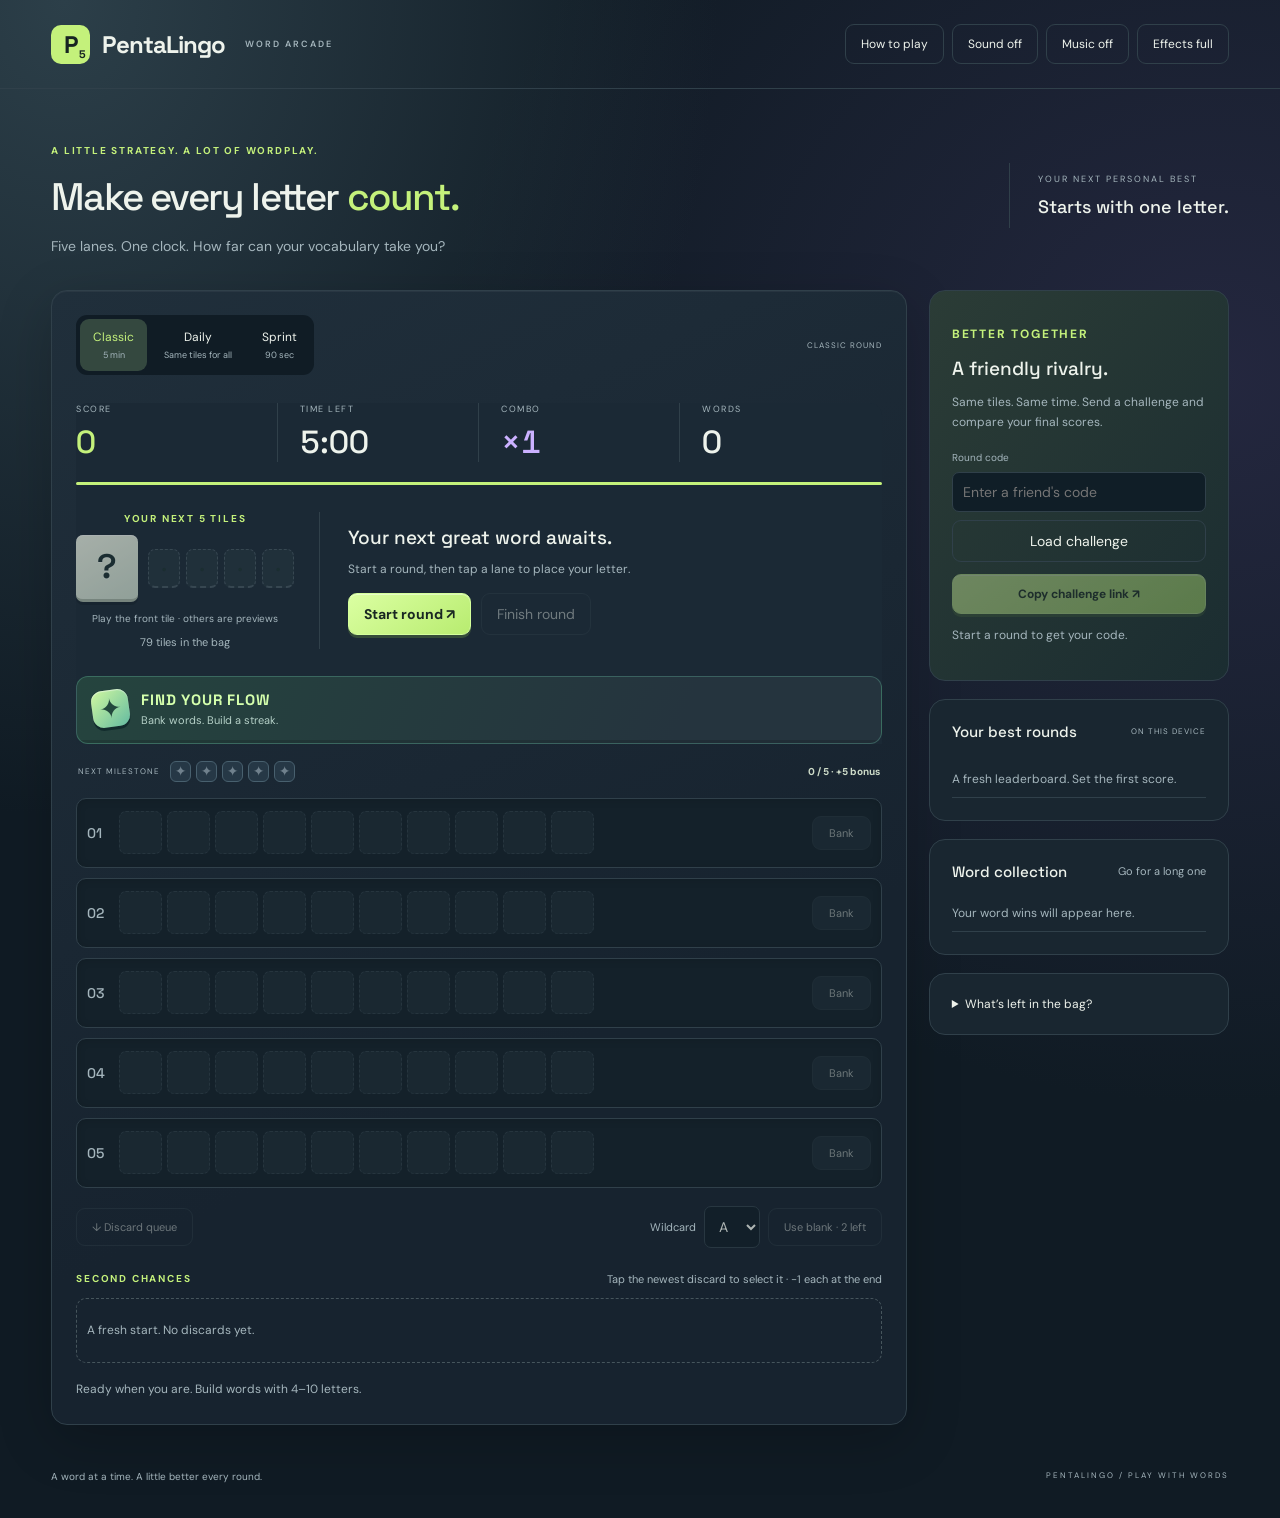
==== commit ee9085f1: "2026 Mobile Update" ====
--- a/index.html
+++ b/index.html
@@ -1,8 +1,24 @@
 ﻿<!doctype html>
 <html lang="en">
-<head><meta charset="utf-8"><meta name="viewport" content="width=device-width,initial-scale=1,viewport-fit=cover"><meta name="theme-color" content="#101b24"><title>PentaLingo · Make every letter count</title><link rel="stylesheet" href="assets/style.css"><link rel="stylesheet" href="assets/effects.css"></head>
+<head>
+<meta charset="utf-8"><meta name="viewport" content="width=device-width,initial-scale=1,viewport-fit=cover"><meta name="theme-color" content="#101b24"><title>PentaLingo · Make every letter count</title>
+<script>
+  // Keep this bootstrap inline: an old cached loader would recreate the same problem.
+  // GitHub Pages does not let this app set its own HTTP cache headers. A fresh,
+  // shared URL version on each visit bypasses old browser and CDN asset entries.
+  const assetVersion = Date.now().toString(36);
+  function assetUrl(path) { return `${path}?v=${assetVersion}`; }
+  for (const path of ['assets/style.css', 'assets/effects.css', 'assets/mobile.css']) {
+    const link = document.createElement('link');
+    link.rel = 'stylesheet';
+    link.href = assetUrl(path);
+    document.head.append(link);
+  }
+</script>
+<noscript><link rel="stylesheet" href="assets/style.css"><link rel="stylesheet" href="assets/effects.css"><link rel="stylesheet" href="assets/mobile.css"></noscript>
+</head>
 <body>
-<header class="header"><a class="brand" href="./"><span class="logo">P<span>5</span></span>PentaLingo<span class="tag">WORD ARCADE</span></a><div class="header-actions"><button id="helpButton" class="quiet">How to play</button><button id="soundButton" class="quiet" aria-pressed="false">Sound off</button><button id="musicButton" class="quiet" aria-pressed="false">Music off</button><button id="effectsButton" class="quiet" aria-pressed="true">Effects full</button></div></header>
+<header class="header"><a class="brand" href="./"><span class="logo">P<span>5</span></span>PentaLingo<span class="tag">WORD ARCADE</span></a><button id="mobileMenuButton" class="mobile-menu-button quiet" aria-label="Open game menu">☰ <span>Menu</span></button><div class="header-actions"><button id="helpButton" class="quiet">How to play</button><button id="soundButton" class="quiet" aria-pressed="false">Sound off</button><button id="musicButton" class="quiet" aria-pressed="false">Music off</button><button id="effectsButton" class="quiet" aria-pressed="true">Effects full</button></div></header>
 <main>
 <section class="intro"><div><p class="eyebrow">A LITTLE STRATEGY. A LOT OF WORDPLAY.</p><h1>Make every letter <em>count.</em></h1><p>Five lanes. One clock. How far can your vocabulary take you?</p></div><div class="daily-stamp"><span>YOUR NEXT PERSONAL BEST</span><strong>Starts with one letter.</strong></div></section>
 <div class="layout">
@@ -10,7 +26,7 @@
 <div class="arena-top"><div class="modes" role="group" aria-label="Game mode"><button data-mode="classic" class="active" aria-pressed="true">Classic <small>5 min</small></button><button data-mode="daily" aria-pressed="false">Daily <small>Same tiles for all</small></button><button data-mode="sprint" aria-pressed="false">Sprint <small>90 sec</small></button></div><span id="modeLabel" class="badge">CLASSIC ROUND</span></div>
 <div class="round-dashboard"><div class="stats"><div><span>SCORE</span><strong id="score">0</strong></div><div><span>TIME LEFT</span><strong id="timeLeft">5:00</strong></div><div><span>COMBO</span><strong id="combo">×1</strong></div><div><span>WORDS</span><strong id="wordCount">0</strong></div></div>
 <div class="time-track"><div id="timeBar"></div></div>
-<div class="play-strip"><div class="draw-area"><span class="eyebrow">NEXT LETTER</span><button id="queueTile" class="tile queue" aria-label="Queue empty" disabled>?</button><span id="tilesLeft" class="muted">80 tiles in the bag</span></div><div class="round-prompt"><h2 id="roundTitle">Your next great word awaits.</h2><p id="roundHint">Start a round, then tap a lane to place your letter.</p><div class="actions"><button id="playButton" class="primary">Start round <span>↗</span></button><button id="finishButton" class="quiet" disabled>Finish round</button></div></div></div>
+<div class="play-strip"><div class="draw-area"><span class="eyebrow">YOUR NEXT 5 TILES</span><div class="queue-line"><button id="queueTile" class="tile queue" aria-label="Queue empty" disabled>?</button><div id="queuePreview" class="queue-preview" role="group" aria-label="Upcoming tiles, preview only"></div></div><div id="mobileDiscardSlot" class="mobile-discard-slot"></div><span class="queue-help">Play the front tile · others are previews</span><span id="tilesLeft" class="muted">80 tiles in the bag</span></div><div class="round-prompt"><h2 id="roundTitle">Your next great word awaits.</h2><p id="roundHint">Start a round, then tap a lane to place your letter.</p><div class="actions"><button id="playButton" class="primary">Start round <span>↗</span></button><button id="finishButton" class="quiet" disabled>Finish round</button></div></div></div>
 <div class="reward-card" id="rewardCard" data-tier="1"><span class="reward-emblem" aria-hidden="true">✦</span><div><strong id="rewardTitle">FIND YOUR FLOW</strong><span id="rewardDetail">Bank words. Build a streak.</span></div><div class="combo-fuse" aria-hidden="true"><div id="comboFuse"></div></div></div></div><div class="milestone-track" aria-label="Five-word milestone"><span id="milestoneLabel">NEXT MILESTONE</span><div id="milestoneGems" aria-hidden="true"><i>✦</i><i>✦</i><i>✦</i><i>✦</i><i>✦</i></div><strong id="milestoneProgress">0 / 5 · +5 bonus</strong></div><div id="gameBoard" class="board" aria-label="Five word lanes"></div>
 <div class="tool-row"><button id="discardButton" class="quiet" disabled>↓ Discard queue</button><div class="wild-tool"><label for="wildLetter">Wildcard</label><select id="wildLetter" aria-label="Wildcard letter"></select><button id="wildButton" class="quiet" disabled>Use blank · 2 left</button></div></div>
 <div class="discard-heading"><span class="eyebrow">SECOND CHANCES</span><span class="muted">Tap the newest discard to select it · −1 each at the end</span></div><div id="discardPile" class="discard-pile" aria-label="Discard stack"></div>
@@ -23,7 +39,41 @@
 <details class="panel"><summary>What’s left in the bag?</summary><div id="tileCountsGrid" class="tile-counts"></div><p class="muted">Gold letters earn +3 points each.</p></details>
 </aside></div><footer>A word at a time. A little better every round. <span>PENTALINGO / PLAY WITH WORDS</span></footer>
 </main>
-<dialog id="helpDialog"><button class="dialog-close quiet" aria-label="Close instructions">✕</button><p class="eyebrow">THE QUICK START</p><h2>Find your word flow.</h2><ol class="rules"><li><strong>Pick your pace.</strong> Classic and Daily give you five minutes. Sprint gives you 90 seconds. Daily uses the same UTC-date tile sequence for everyone.</li><li><strong>Build across five lanes.</strong> Each starts with a consonant. Tap a lane or press 1–5 to append the queue letter. You can also drag the selected tile onto a lane.</li><li><strong>Keep or skip.</strong> Discard the queue with D. Tap the newest discard to use it instead; tap the queue to switch back. Only the top discard can be reused.</li><li><strong>Make it count.</strong> Submit an English word of 4–10 letters with its Bank button. Each word can score once per round. The lane restarts with the top discard, if any.</li><li><strong>Two wildcards, your choice.</strong> Choose A–Z, select Use blank, then tap a lane. Blanks don’t consume your queue and score no rare-letter bonus.</li><li><strong>Chase a combo.</strong> Bank consecutive words within 10 seconds for +1, +2, then +3 bonus points. A rejected word resets the chain.</li></ol><div class="scoring-note">1 point per word + 1 per letter beyond four + 3 per gold letter (J K Q V X Z) + combo bonus. Each remaining discard costs 1 point. Bank five words for a one-time +5 milestone bonus.</div><p>Rounds end when the clock expires or you choose Finish. An empty bag still lets you bank words, reuse discards, and spend blanks. Dictionary checks require an internet connection. Scores are stored locally; challenge links share a tile sequence, not a live leaderboard.</p><button class="primary dialog-close">Let’s play</button></dialog>
+<dialog id="mobileMenu" class="mobile-menu" aria-labelledby="mobileMenuTitle">
+  <div class="mobile-menu-heading"><h2 id="mobileMenuTitle">Game menu</h2><button class="quiet dialog-close" aria-label="Close game menu">✕</button></div>
+  <div class="mobile-tabs" role="tablist" aria-label="Game menu sections">
+    <button id="tab-round" data-mobile-tab="round" role="tab" aria-controls="pane-round" aria-selected="true">Round</button>
+    <button id="tab-friends" data-mobile-tab="friends" role="tab" aria-controls="pane-friends" aria-selected="false" tabindex="-1">Friends</button>
+    <button id="tab-scores" data-mobile-tab="scores" role="tab" aria-controls="pane-scores" aria-selected="false" tabindex="-1">Scores</button>
+    <button id="tab-settings" data-mobile-tab="settings" role="tab" aria-controls="pane-settings" aria-selected="false" tabindex="-1">Settings</button>
+  </div>
+  <section id="pane-round" class="mobile-pane" role="tabpanel" aria-labelledby="tab-round"><div id="mobileRoundMode"></div><div id="mobileRoundActions"></div><div id="mobileMilestone"></div><div id="mobileBag"></div><p class="muted">The round clock keeps running while the menu is open.</p></section>
+  <section id="pane-friends" class="mobile-pane" role="tabpanel" aria-labelledby="tab-friends" hidden><div id="mobileFriends"></div></section>
+  <section id="pane-scores" class="mobile-pane" role="tabpanel" aria-labelledby="tab-scores" hidden><div id="mobileScores"></div><div id="mobileWords"></div></section>
+  <section id="pane-settings" class="mobile-pane" role="tabpanel" aria-labelledby="tab-settings" hidden><div id="mobileSettings"></div></section>
+</dialog>
+<dialog id="helpDialog"><button class="dialog-close quiet" aria-label="Close instructions">✕</button><p class="eyebrow">THE QUICK START</p><h2>Find your word flow.</h2><ol class="rules"><li><strong>Pick your pace.</strong> Classic and Daily give you five minutes. Sprint gives you 90 seconds. Daily uses the same UTC-date tile sequence for everyone.</li><li><strong>Build across five lanes.</strong> Each starts with a consonant. The queue shows your next five tiles, but only the front tile can be played or discarded. Tap a lane or press 1–5 to append the queue letter. You can also drag the selected tile onto a lane.</li><li><strong>Keep or skip.</strong> Discard the queue with D. Tap the newest discard to use it instead; tap the queue to switch back. Only the top discard can be reused.</li><li><strong>Make it count.</strong> Submit an English word of 4–10 letters with its Bank button. Each word can score once per round. The lane restarts with the top discard, if any.</li><li><strong>Two wildcards, your choice.</strong> Choose A–Z, select Use blank, then tap a lane. Blanks don’t consume your queue and score no rare-letter bonus.</li><li><strong>Chase a combo.</strong> Bank consecutive words within 10 seconds for +1, +2, then +3 bonus points. A rejected word resets the chain.</li></ol><div class="scoring-note">1 point per word + 1 per letter beyond four + 3 per gold letter (J K Q V X Z) + combo bonus. Each remaining discard costs 1 point. Bank five words for a one-time +5 milestone bonus.</div><p>Rounds end when the clock expires or you choose Finish. An empty bag still lets you bank words, reuse discards, and spend blanks. Dictionary checks require an internet connection. Scores are stored locally; challenge links share a tile sequence, not a live leaderboard.</p><button class="primary dialog-close">Let’s play</button></dialog>
 <dialog id="resultDialog"><div class="result-medal" id="resultMedal" aria-hidden="true"><span>✦</span></div><p class="eyebrow">ROUND COMPLETE</p><h2 id="resultTitle">Nicely played.</h2><strong id="resultScore" class="result-score">0</strong><p id="resultDetail"></p><div class="result-highlights" id="resultHighlights"></div><div class="actions"><button id="copyResult" class="quiet">Copy result</button><button class="primary dialog-close">Back to board</button></div></dialog>
-<script src="assets/game-core.js"></script><script src="assets/audio.js"></script><script src="assets/effects.js"></script><script src="assets/word-game.js"></script>
+<script>
+  // Load in dependency order; async downloads must not start the game before its rules.
+  (async () => {
+    for (const path of ['assets/game-core.js', 'assets/audio.js', 'assets/effects.js', 'assets/word-game.js']) {
+      await new Promise((resolve, reject) => {
+        const script = document.createElement('script');
+        script.src = assetUrl(path);
+        script.onload = resolve;
+        script.onerror = () => reject(new Error(`Could not load ${path}`));
+        document.body.append(script);
+      });
+    }
+  })().catch(() => {
+    const message = document.getElementById('status');
+    message.textContent = 'The game could not finish loading. Check your connection and try again. ';
+    message.classList.add('error');
+    const retry = document.createElement('button');
+    retry.textContent = 'Try again';
+    retry.onclick = () => location.reload();
+    message.append(retry);
+  });
+</script>
 </body></html>
--- a/assets/effects.css
+++ b/assets/effects.css
@@ -81,3 +81,31 @@
 /* Keep edge tiles inside their lane even at the peak of the landing bounce. */
 .word-row .tile:first-child { transform-origin: left bottom; }
 .word-row .tile:last-child { transform-origin: right bottom; }
+
+/* Five-tile lookahead; preview spans are deliberately not interactive controls. */
+.queue-line { display: flex; align-items: center; gap: 10px; min-width: 0; }
+.queue-preview { display: flex; align-items: center; gap: 6px; pointer-events: none; user-select: none; }
+.queue-preview .preview-tile { width: 32px; height: 39px; font-size: 20px; opacity: .72; border-bottom-width: 2px; }
+.queue-help { font-size: 10px; color: var(--muted); }
+.draw-area { min-width: 0; }
+@media (max-width: 1100px) {
+  .play-strip { flex-wrap: wrap; }
+  .draw-area { width: 100%; border-right: 0; padding-right: 0; }
+  .round-prompt { width: 100%; text-align: center; }
+  .round-prompt .actions { justify-content: center; }
+}
+@media (max-width: 850px) {
+  .arena.is-playing .play-strip { gap: 10px; }
+  .arena.is-playing .round-prompt { display: flex; align-items: center; justify-content: space-between; gap: 8px; text-align: left; }
+  .arena.is-playing .round-prompt p { margin: 0; }
+  .arena.is-playing .round-prompt .actions { flex-shrink: 0; }
+  .queue-preview .preview-tile { min-height: 0; }
+}
+@media (max-width: 540px) {
+  .draw-area { gap: 7px; }
+  .queue-line { gap: 9px; }
+  .queue-preview { gap: 6px; }
+  .queue-preview .preview-tile { width: 33px; height: 38px; font-size: 21px; }
+  .queue-help { font-size: 10px; }
+  .arena.is-playing .round-prompt p { font-size: 10px; }
+}
--- a/assets/mobile.css
+++ b/assets/mobile.css
@@ -0,0 +1,99 @@
+﻿/* A viewport-sized game surface. Optional content lives in the menu, not below the board. */
+.mobile-menu-button, .mobile-discard-slot { display: none; }
+.mobile-menu { padding: 18px; }
+.mobile-menu-heading { display: flex; align-items: center; justify-content: space-between; gap: 10px; }
+.mobile-menu-heading h2 { margin: 0; font-size: 22px; }
+.mobile-menu-heading button { min-width: 44px; min-height: 44px; }
+.mobile-tabs { display: grid; grid-template-columns: repeat(4, minmax(0, 1fr)); gap: 4px; margin: 16px 0; }
+.mobile-tabs button { padding: 10px 4px; min-height: 44px; font-size: 12px; }
+.mobile-tabs [aria-selected='true'] { background: var(--mint); color: #172422; }
+.mobile-pane:not([hidden]) { display: grid; gap: 14px; }
+.mobile-pane .panel { padding: 16px; }
+.mobile-pane .header-actions { display: grid; grid-template-columns: 1fr 1fr; width: 100%; }
+.mobile-pane .header-actions button { min-height: 48px; }
+.mobile-pane .modes { width: 100%; }
+.mobile-pane .modes button { flex: 1; min-height: 48px; }
+.mobile-pane .milestone-track { padding: 10px 0; }
+#mobileRoundActions button { width: 100%; min-height: 44px; }
+
+@media (max-width: 850px), (max-width: 1024px) and (max-height: 500px) {
+  html { height: 100%; overflow: hidden; }
+  body { height: 100vh; height: 100dvh; overflow: hidden; display: grid; grid-template-rows: calc(48px + env(safe-area-inset-top, 0px)) minmax(0, 1fr); }
+  .header { width: 100%; max-width: none; margin: 0; padding: env(safe-area-inset-top, 0px) max(8px, env(safe-area-inset-right)) 0 max(10px, env(safe-area-inset-left)); flex-wrap: nowrap; gap: 8px; }
+  .brand { font-size: 20px; gap: 8px; }
+  .logo { width: 30px; height: 30px; border-radius: 8px; }
+  .tag, .header > .header-actions { display: none; }
+  .mobile-menu-button { display: flex; align-items: center; justify-content: center; gap: 7px; min-width: 76px; height: 44px; padding: 5px 10px; font-size: 15px; }
+  .mobile-menu-button span { font-size: 12px; }
+  main { width: 100%; min-height: 0; max-width: none; padding: 4px max(6px, env(safe-area-inset-right)) max(4px, env(safe-area-inset-bottom)) max(6px, env(safe-area-inset-left)); }
+  .intro, footer, .layout > aside, .arena-top { display: none; }
+  .layout { height: 100%; display: block; }
+  .arena { height: 100%; min-height: 0; padding: 8px; border-radius: 12px; display: grid; grid-template-areas: 'stats' 'clock' 'queue' 'reward' 'board' 'tools' 'status'; grid-template-rows: 38px 2px 64px 28px minmax(236px, 1fr) 44px 32px; gap: 4px; }
+  .arena .round-dashboard, .arena.is-playing .round-dashboard { display: contents; position: static; }
+  .stats { grid-area: stats; margin: 0; padding: 0; align-items: center; }
+  .stats > div { padding-left: 14px; }
+  .stats span { font-size: 8px; margin-bottom: 2px; letter-spacing: 1px; }
+  .stats strong { font-size: 23px; line-height: 1; }
+  .time-track { grid-area: clock; }
+  .play-strip, .arena.is-playing .play-strip { grid-area: queue; display: flex; padding: 0; gap: 8px; flex-wrap: nowrap; }
+  .draw-area { flex: 1; display: grid; grid-template-columns: minmax(0, 1fr) 48px; grid-template-rows: 12px 1fr; align-items: center; justify-items: start; gap: 2px 8px; min-width: 0; padding: 0; margin: 0; border: 0; }
+  .draw-area > .eyebrow { grid-column: 1; grid-row: 1; margin: 0; font-size: 8px; letter-spacing: 1px; }
+  .queue-line { grid-column: 1; grid-row: 2; gap: 8px; }
+  .tile.queue { width: 44px; height: 44px; min-height: 44px; font-size: 27px; }
+  .queue-preview { gap: 4px; }
+  .queue-preview .preview-tile { width: clamp(23px, 7vw, 34px); height: 33px; min-height: 0; font-size: 18px; }
+  .queue-help, .draw-area > #tilesLeft { display: none; }
+  .mobile-discard-slot { display: block; grid-column: 2; grid-row: 1 / 3; width: 48px; height: 60px; }
+  .mobile-discard-slot .discard-pile { position: relative; display: flex; width: 48px; height: 60px; min-height: 0; margin: 0; padding: 14px 2px 2px; border: 0; overflow: visible; justify-content: center; }
+  .mobile-discard-slot .discard-pile::before { content: 'REUSE ' attr(data-count); position: absolute; top: 0; left: 0; right: 0; text-align: center; font-size: 8px; letter-spacing: 1px; color: var(--muted); }
+  .mobile-discard-slot .discard-pile:empty::after { content: '—'; display: grid; place-items: center; width: 44px; height: 44px; border: 1px dashed var(--line); border-radius: 7px; font-size: 20px; }
+  .mobile-discard-slot .discard-pile .tile { width: 44px; height: 44px; min-width: 44px; min-height: 44px; font-size: 23px; }
+  .mobile-discard-slot .discard-pile .tile:not(:first-child) { display: none; }
+  .round-prompt, .arena.is-playing .round-prompt { width: auto; flex: 0 0 auto; display: block; }
+  .round-prompt h2, .round-prompt p, .arena.is-playing .round-prompt { display: none; }
+  .round-prompt .actions { display: block; }
+  .round-prompt #playButton { min-height: 44px; padding: 7px 10px; font-size: 12px; }
+  .arena:not(.is-playing) .queue-preview { display: none; }
+  .reward-card { grid-area: reward; margin: 0; min-height: 0; padding: 3px 8px 5px; border-radius: 7px; gap: 7px; }
+  .reward-emblem { flex-basis: 18px; height: 18px; font-size: 16px; border-radius: 5px; }
+  .reward-card > div:not(.combo-fuse) { display: flex; align-items: baseline; gap: 8px; }
+  .reward-card strong { font-size: 9px; letter-spacing: .3px; white-space: nowrap; }
+  .reward-card span:not(.reward-emblem) { font-size: 9px; margin: 0; }
+  .arena > .milestone-track, .arena > .discard-heading { display: none; }
+  .board { grid-area: board; min-height: 0; display: grid; grid-template-rows: repeat(5, minmax(44px, 1fr)); gap: 4px; }
+  .lane { min-height: 0; grid-template-columns: 14px minmax(0, 1fr) 48px; padding: 2px 4px; gap: 5px; border-radius: 8px; }
+  .lane-number { font-size: 11px; }
+  .word-row { min-height: 44px; height: 100%; gap: 2px; align-items: center; overflow: visible; }
+  .word-row .tile { width: calc((100% - 18px) / 10); max-width: none; height: clamp(28px, 5vh, 42px); font-size: clamp(13px, 3.7vw, 21px); border-radius: 4px; }
+  .bank { grid-column: auto; min-width: 44px; min-height: 44px; padding: 4px; font-size: 11px; justify-self: stretch; }
+  .tool-row { grid-area: tools; display: grid; grid-template-columns: minmax(0, 1fr) minmax(0, 1.5fr); align-items: stretch; gap: 6px; margin: 0; }
+  .tool-row > button { width: auto; min-width: 0; min-height: 44px; font-size: 11px; padding: 4px; }
+  .wild-tool { width: auto; min-width: 0; margin: 0; display: grid; grid-template-columns: 44px minmax(0, 1fr); gap: 4px; }
+  .wild-tool label { display: none; }
+  .wild-tool select { width: 44px; min-width: 0; padding: 4px; min-height: 44px; }
+  .wild-tool button { min-width: 0; padding: 4px; font-size: 10px; min-height: 44px; }
+  .arena > .discard-pile { display: none; }
+  .status { grid-area: status; min-height: 0; margin: 0; font-size: 11px; line-height: 14px; display: -webkit-box; -webkit-box-orient: vertical; -webkit-line-clamp: 2; overflow: hidden; }
+  .mobile-menu { width: calc(100% - 24px); max-height: calc(100dvh - 24px); overscroll-behavior: contain; }
+  .mobile-pane .header-actions { display: grid; }
+}
+@media (max-width: 850px) and (max-height: 650px), (max-width: 1024px) and (max-height: 500px) {
+  .arena { grid-template-rows: 32px 2px 52px 0 minmax(228px, 1fr) 44px 28px; padding: 4px; gap: 2px; }
+  .reward-card { display: none; }
+  .board { gap: 2px; }
+  .stats strong { font-size: 21px; }
+  .draw-area { grid-template-rows: 9px 1fr; }
+  .mobile-discard-slot, .mobile-discard-slot .discard-pile { height: 52px; }
+  .mobile-discard-slot .discard-pile { padding-top: 9px; }
+  .mobile-discard-slot .discard-pile::before { font-size: 7px; }
+}
+@media (min-width: 560px) and (max-width: 1024px) and (max-height: 500px) {
+  .arena { grid-template-columns: minmax(0, 1fr) 222px; grid-template-rows: 32px 2px 64px 0 44px minmax(28px, 1fr); grid-template-areas: 'board stats' 'board clock' 'board queue' 'board reward' 'board tools' 'board status'; column-gap: 10px; }
+  .stats > div { padding-left: 8px; }
+  .stats strong { font-size: 20px; }
+  .queue-preview .preview-tile { width: 24px; }
+  .queue-line { gap: 5px; }
+  .queue-preview { gap: 3px; }
+  .draw-area { column-gap: 5px; }
+  .word-row .tile { font-size: 17px; }
+}
